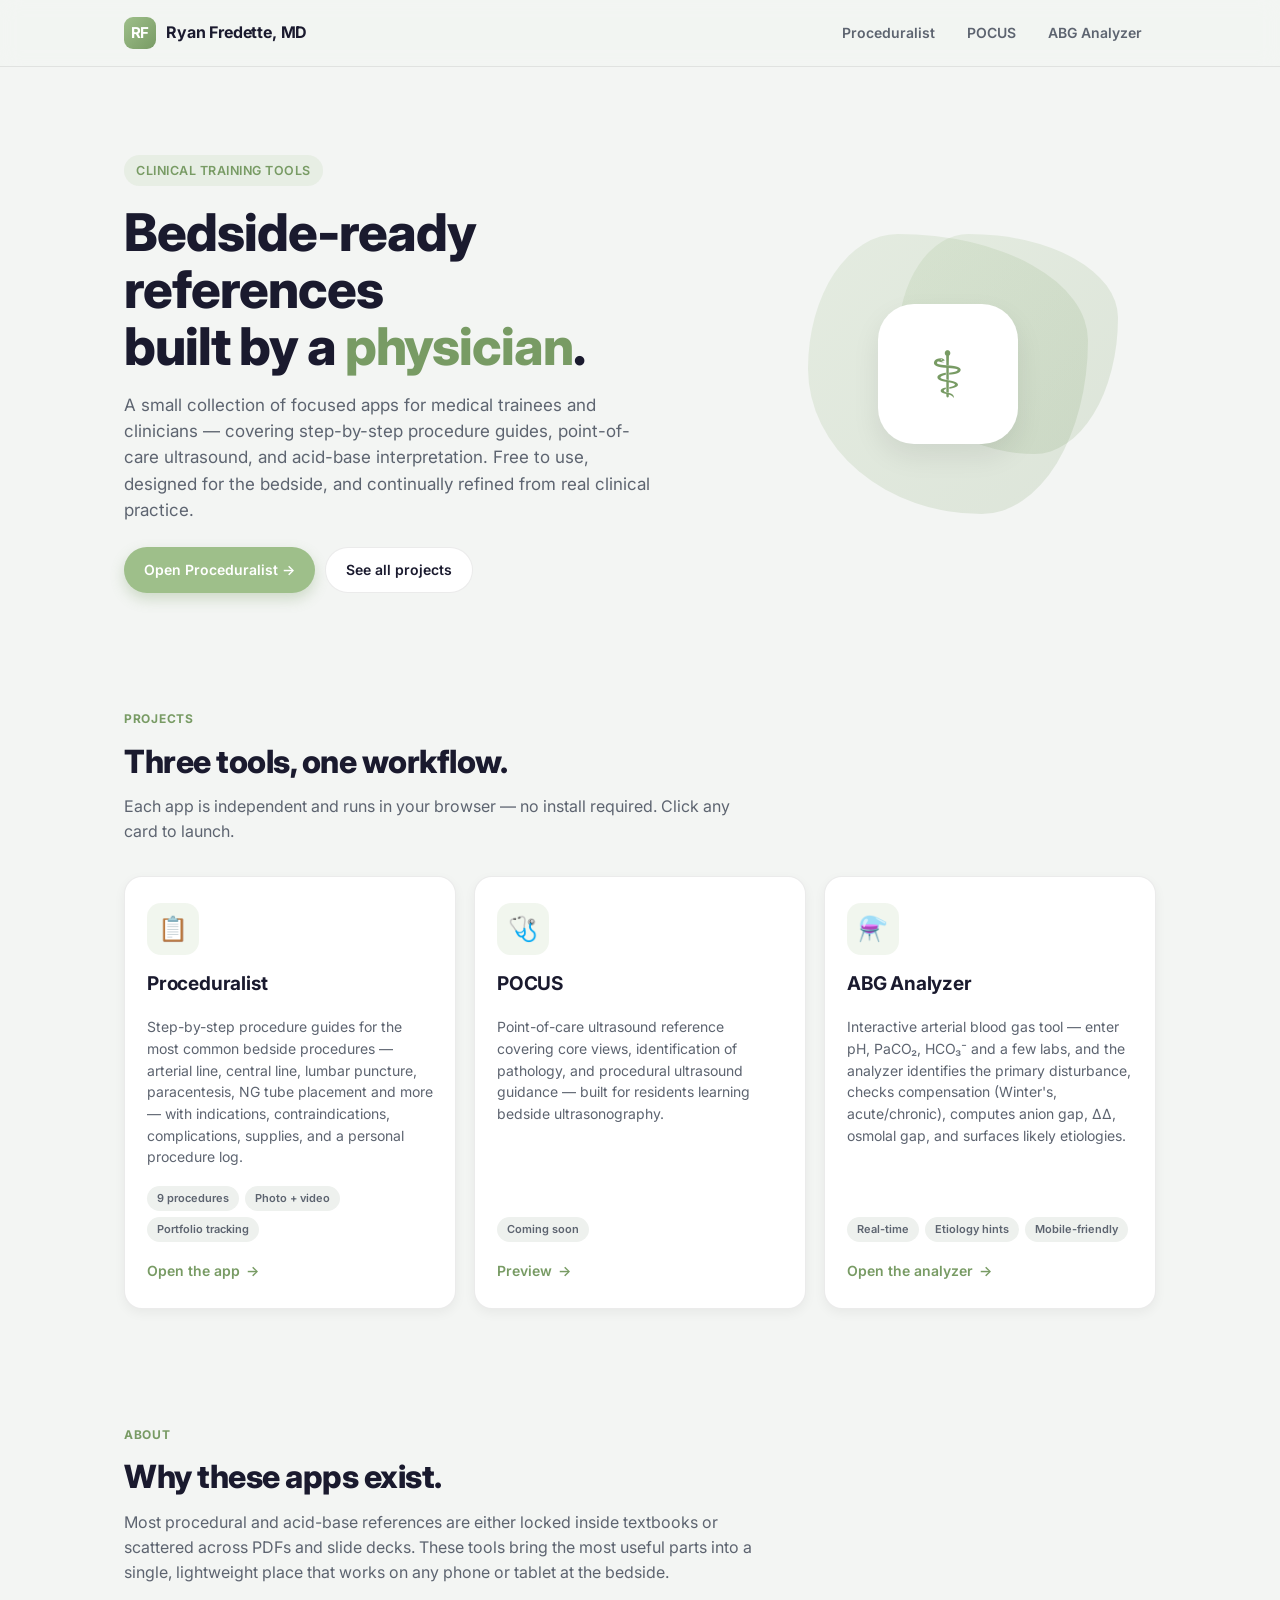
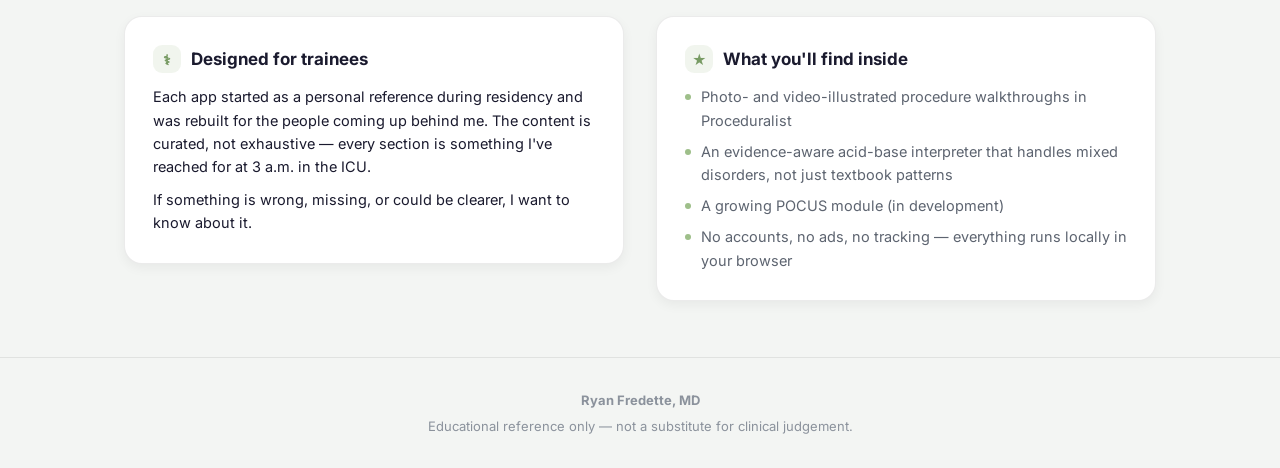
==== index.html @ 1fc88ab7 "initial site" ====
<!DOCTYPE html>
<html lang="en">
<head>
  <meta charset="UTF-8" />
  <meta name="viewport" content="width=device-width, initial-scale=1.0, viewport-fit=cover" />
  <meta name="description" content="Ryan Fredette, MD — clinical tools and apps for medical training, including Proceduralist, POCUS, and an interactive acid-base analyzer." />
  <meta name="theme-color" content="#9ebf8a" />
  <title>Ryan Fredette, MD — Clinical Tools</title>

  <link rel="preconnect" href="https://fonts.googleapis.com" />
  <link rel="preconnect" href="https://fonts.gstatic.com" crossorigin />
  <link href="https://fonts.googleapis.com/css2?family=Inter:wght@400;500;600;700;800&display=swap" rel="stylesheet" />

  <style>
    :root {
      --sage: rgb(158, 191, 138);
      --sage-light: rgba(158, 191, 138, 0.15);
      --sage-dark: rgb(120, 155, 100);
      --bg: #f3f5f3;
      --bg-card: #ffffff;
      --bg-pill: #eef1ee;
      --text: #1a1a2e;
      --text-secondary: #5d6470;
      --text-muted: #8b929c;
      --border: rgba(0, 0, 0, 0.08);
      --shadow: 0 4px 12px rgba(0, 0, 0, 0.05);
      --shadow-lg: 0 12px 28px rgba(0, 0, 0, 0.08);
      --shadow-hover: 0 16px 32px rgba(120, 155, 100, 0.18);
      --radius: 18px;
    }
    @media (prefers-color-scheme: dark) {
      :root:not([data-theme="light"]) {
        --bg: #0f1115;
        --bg-card: #181c22;
        --bg-pill: #232830;
        --text: #f3f4f6;
        --text-secondary: #b3b9c4;
        --text-muted: #7a818c;
        --border: rgba(255, 255, 255, 0.08);
        --shadow: 0 4px 12px rgba(0, 0, 0, 0.3);
        --shadow-lg: 0 12px 28px rgba(0, 0, 0, 0.5);
        --shadow-hover: 0 16px 32px rgba(158, 191, 138, 0.18);
      }
    }
    * { box-sizing: border-box; margin: 0; padding: 0; -webkit-tap-highlight-color: transparent; }
    html, body { background: var(--bg); color: var(--text); }
    body {
      font-family: 'Inter', -apple-system, BlinkMacSystemFont, "Segoe UI", Roboto, Helvetica, Arial, sans-serif;
      line-height: 1.55;
      min-height: 100vh;
      -webkit-font-smoothing: antialiased;
    }
    a { color: inherit; text-decoration: none; }

    /* ============ Top nav ============ */
    .nav-bar {
      position: sticky; top: 0; z-index: 50;
      background: rgba(243, 245, 243, 0.85);
      -webkit-backdrop-filter: saturate(160%) blur(10px);
      backdrop-filter: saturate(160%) blur(10px);
      border-bottom: 1px solid var(--border);
    }
    @media (prefers-color-scheme: dark) {
      :root:not([data-theme="light"]) .nav-bar { background: rgba(15,17,21,0.85); }
    }
    .nav-inner {
      max-width: 1080px; margin: 0 auto;
      padding: 14px 24px;
      display: flex; align-items: center; gap: 18px;
    }
    .nav-brand { display: flex; align-items: center; gap: 10px; font-weight: 700; font-size: 16px; letter-spacing: -0.01em; }
    .nav-brand-logo {
      width: 32px; height: 32px;
      border-radius: 9px;
      background: linear-gradient(135deg, var(--sage), var(--sage-dark));
      color: white;
      display: grid; place-items: center;
      font-weight: 700; font-size: 15px;
    }
    .nav-links { margin-left: auto; display: flex; gap: 4px; }
    .nav-links a {
      padding: 8px 14px;
      border-radius: 999px;
      font-size: 14px;
      font-weight: 600;
      color: var(--text-secondary);
      transition: background .15s, color .15s;
    }
    .nav-links a:hover { background: var(--sage-light); color: var(--sage-dark); }
    @media (max-width: 560px) {
      .nav-links a { padding: 6px 10px; font-size: 13px; }
    }

    /* ============ Hero ============ */
    .hero {
      max-width: 1080px;
      margin: 0 auto;
      padding: 64px 24px 32px;
      display: grid;
      grid-template-columns: 1fr;
      gap: 32px;
    }
    @media (min-width: 800px) {
      .hero { grid-template-columns: 1.4fr 1fr; align-items: center; padding: 88px 24px 56px; }
    }
    .hero-tag {
      display: inline-block;
      font-size: 12.5px;
      font-weight: 600;
      letter-spacing: 0.04em;
      text-transform: uppercase;
      color: var(--sage-dark);
      background: var(--sage-light);
      padding: 6px 12px;
      border-radius: 999px;
      margin-bottom: 18px;
    }
    .hero h1 {
      font-size: clamp(32px, 5.5vw, 52px);
      font-weight: 800;
      letter-spacing: -0.02em;
      line-height: 1.1;
      margin-bottom: 16px;
    }
    .hero h1 .accent { color: var(--sage-dark); }
    .hero p.lede {
      font-size: 17px;
      color: var(--text-secondary);
      max-width: 540px;
      margin-bottom: 24px;
    }
    .hero-cta { display: flex; gap: 10px; flex-wrap: wrap; }
    .btn-primary, .btn-secondary {
      display: inline-flex; align-items: center; gap: 8px;
      padding: 11px 20px;
      border-radius: 999px;
      font-size: 14px;
      font-weight: 600;
      transition: all .15s;
      cursor: pointer;
      border: none;
      font-family: inherit;
    }
    .btn-primary {
      background: var(--sage); color: white;
      box-shadow: 0 6px 14px rgba(120, 155, 100, 0.3);
    }
    .btn-primary:hover { background: var(--sage-dark); transform: translateY(-1px); }
    .btn-secondary {
      background: var(--bg-card);
      color: var(--text);
      border: 1px solid var(--border);
    }
    .btn-secondary:hover { background: var(--bg-pill); }

    .hero-visual {
      position: relative;
      display: grid;
      place-items: center;
      min-height: 280px;
    }
    .hero-shape {
      width: 280px; height: 280px;
      border-radius: 32% 68% 38% 62% / 48% 38% 62% 52%;
      background: linear-gradient(135deg, var(--sage), var(--sage-dark));
      opacity: 0.18;
      position: absolute;
      animation: blob 12s ease-in-out infinite alternate;
    }
    .hero-shape.b {
      width: 220px; height: 220px;
      transform: translate(60px, -30px);
      animation-duration: 16s;
      animation-direction: alternate-reverse;
    }
    @keyframes blob {
      from { border-radius: 32% 68% 38% 62% / 48% 38% 62% 52%; }
      to   { border-radius: 60% 40% 70% 30% / 30% 60% 40% 70%; }
    }
    .hero-emblem {
      position: relative;
      width: 140px; height: 140px;
      border-radius: 36px;
      background: var(--bg-card);
      box-shadow: var(--shadow-lg);
      display: grid; place-items: center;
      font-size: 64px;
      color: var(--sage-dark);
    }

    /* ============ Section ============ */
    section {
      max-width: 1080px;
      margin: 0 auto;
      padding: 56px 24px;
    }
    .section-eyebrow {
      display: inline-block;
      font-size: 12px;
      font-weight: 700;
      letter-spacing: 0.06em;
      text-transform: uppercase;
      color: var(--sage-dark);
      margin-bottom: 8px;
    }
    .section-title {
      font-size: clamp(24px, 3.5vw, 32px);
      font-weight: 800;
      letter-spacing: -0.015em;
      margin-bottom: 8px;
    }
    .section-subtitle {
      font-size: 16px;
      color: var(--text-secondary);
      max-width: 640px;
      margin-bottom: 32px;
    }

    /* ============ Project cards ============ */
    .project-grid {
      display: grid;
      grid-template-columns: 1fr;
      gap: 18px;
    }
    @media (min-width: 720px) {
      .project-grid { grid-template-columns: repeat(3, 1fr); }
    }

    .project-card {
      background: var(--bg-card);
      border: 1px solid var(--border);
      border-radius: var(--radius);
      padding: 26px 22px;
      box-shadow: var(--shadow);
      display: flex; flex-direction: column;
      gap: 14px;
      transition: transform .2s, box-shadow .2s, border-color .2s;
      position: relative;
      overflow: hidden;
    }
    .project-card::before {
      content: "";
      position: absolute;
      inset: 0;
      background: linear-gradient(135deg, var(--sage-light), transparent 40%);
      opacity: 0;
      transition: opacity .2s;
      pointer-events: none;
    }
    .project-card:hover {
      transform: translateY(-3px);
      box-shadow: var(--shadow-hover);
      border-color: var(--sage);
    }
    .project-card:hover::before { opacity: 1; }

    .project-icon {
      width: 52px; height: 52px;
      border-radius: 14px;
      background: var(--sage-light);
      color: var(--sage-dark);
      display: grid; place-items: center;
      font-size: 24px;
      flex-shrink: 0;
    }
    .project-card h3 {
      font-size: 19px; font-weight: 700;
      letter-spacing: -0.01em;
      margin-bottom: 4px;
    }
    .project-card p {
      font-size: 14px;
      color: var(--text-secondary);
      flex: 1;
      line-height: 1.55;
    }
    .project-meta {
      display: flex; flex-wrap: wrap; gap: 6px;
      margin-top: 4px;
    }
    .meta-pill {
      font-size: 11px;
      font-weight: 600;
      color: var(--text-secondary);
      background: var(--bg-pill);
      padding: 4px 10px;
      border-radius: 999px;
    }
    .project-cta {
      display: inline-flex; align-items: center; gap: 6px;
      font-size: 14px; font-weight: 600;
      color: var(--sage-dark);
      margin-top: 4px;
    }
    .project-card .arrow { transition: transform .2s; }
    .project-card:hover .arrow { transform: translateX(4px); }
    .project-card.disabled .project-cta { color: var(--text-muted); }
    .project-card.disabled:hover { transform: none; }

    /* ============ About ============ */
    .about {
      display: grid;
      grid-template-columns: 1fr;
      gap: 32px;
    }
    @media (min-width: 780px) {
      .about { grid-template-columns: 1fr 1fr; align-items: start; }
    }
    .about-card {
      background: var(--bg-card);
      border: 1px solid var(--border);
      border-radius: var(--radius);
      padding: 28px;
      box-shadow: var(--shadow);
    }
    .about-card h3 {
      font-size: 17px;
      font-weight: 700;
      margin-bottom: 12px;
      display: flex; align-items: center; gap: 10px;
    }
    .about-card h3 .ico {
      width: 28px; height: 28px;
      border-radius: 9px;
      background: var(--sage-light);
      color: var(--sage-dark);
      display: grid; place-items: center;
      font-size: 14px;
    }
    .about-card p, .about-card li {
      font-size: 14.5px;
      color: var(--text);
      line-height: 1.6;
    }
    .about-card p + p { margin-top: 10px; }
    .about-card ul { list-style: none; padding: 0; display: flex; flex-direction: column; gap: 8px; margin-top: 4px; }
    .about-card li { display: flex; align-items: flex-start; gap: 10px; color: var(--text-secondary); }
    .about-card li::before {
      content: ""; width: 6px; height: 6px;
      background: var(--sage); border-radius: 50%;
      margin-top: 9px; flex-shrink: 0;
    }

    /* ============ Footer ============ */
    footer {
      border-top: 1px solid var(--border);
      padding: 32px 24px;
      text-align: center;
      font-size: 13px;
      color: var(--text-muted);
    }
    footer .footer-inner { max-width: 1080px; margin: 0 auto; }
    footer p + p { margin-top: 6px; }
  </style>
</head>
<body>
  <nav class="nav-bar">
    <div class="nav-inner">
      <div class="nav-brand">
        <div class="nav-brand-logo">RF</div>
        <span>Ryan Fredette, MD</span>
      </div>
      <div class="nav-links">
        <a href="proceduralist/index.html">Proceduralist</a>
        <a href="pocus/index.html">POCUS</a>
        <a href="abg/index.html">ABG Analyzer</a>
      </div>
    </div>
  </nav>

  <section class="hero">
    <div>
      <span class="hero-tag">Clinical training tools</span>
      <h1>Bedside-ready references<br/>built by a <span class="accent">physician</span>.</h1>
      <p class="lede">
        A small collection of focused apps for medical trainees and clinicians — covering step-by-step procedure guides, point-of-care ultrasound, and acid-base interpretation. Free to use, designed for the bedside, and continually refined from real clinical practice.
      </p>
      <div class="hero-cta">
        <a class="btn-primary" href="proceduralist/index.html">Open Proceduralist →</a>
        <a class="btn-secondary" href="#projects">See all projects</a>
      </div>
    </div>
    <div class="hero-visual" aria-hidden="true">
      <div class="hero-shape"></div>
      <div class="hero-shape b"></div>
      <div class="hero-emblem">⚕</div>
    </div>
  </section>

  <section id="projects">
    <span class="section-eyebrow">Projects</span>
    <h2 class="section-title">Three tools, one workflow.</h2>
    <p class="section-subtitle">
      Each app is independent and runs in your browser — no install required. Click any card to launch.
    </p>

    <div class="project-grid">
      <a class="project-card" href="proceduralist/index.html">
        <div class="project-icon">📋</div>
        <h3>Proceduralist</h3>
        <p>Step-by-step procedure guides for the most common bedside procedures — arterial line, central line, lumbar puncture, paracentesis, NG tube placement and more — with indications, contraindications, complications, supplies, and a personal procedure log.</p>
        <div class="project-meta">
          <span class="meta-pill">9 procedures</span>
          <span class="meta-pill">Photo + video</span>
          <span class="meta-pill">Portfolio tracking</span>
        </div>
        <span class="project-cta">Open the app <span class="arrow">→</span></span>
      </a>

      <a class="project-card" href="pocus/index.html">
        <div class="project-icon">🩺</div>
        <h3>POCUS</h3>
        <p>Point-of-care ultrasound reference covering core views, identification of pathology, and procedural ultrasound guidance — built for residents learning bedside ultrasonography.</p>
        <div class="project-meta">
          <span class="meta-pill">Coming soon</span>
        </div>
        <span class="project-cta">Preview <span class="arrow">→</span></span>
      </a>

      <a class="project-card" href="abg/index.html">
        <div class="project-icon">⚗️</div>
        <h3>ABG Analyzer</h3>
        <p>Interactive arterial blood gas tool — enter pH, PaCO₂, HCO₃⁻ and a few labs, and the analyzer identifies the primary disturbance, checks compensation (Winter's, acute/chronic), computes anion gap, ΔΔ, osmolal gap, and surfaces likely etiologies.</p>
        <div class="project-meta">
          <span class="meta-pill">Real-time</span>
          <span class="meta-pill">Etiology hints</span>
          <span class="meta-pill">Mobile-friendly</span>
        </div>
        <span class="project-cta">Open the analyzer <span class="arrow">→</span></span>
      </a>
    </div>
  </section>

  <section>
    <span class="section-eyebrow">About</span>
    <h2 class="section-title">Why these apps exist.</h2>
    <p class="section-subtitle">
      Most procedural and acid-base references are either locked inside textbooks or scattered across PDFs and slide decks. These tools bring the most useful parts into a single, lightweight place that works on any phone or tablet at the bedside.
    </p>

    <div class="about">
      <div class="about-card">
        <h3><span class="ico">⚕</span> Designed for trainees</h3>
        <p>
          Each app started as a personal reference during residency and was rebuilt for the people coming up behind me. The content is curated, not exhaustive — every section is something I've reached for at 3 a.m. in the ICU.
        </p>
        <p>
          If something is wrong, missing, or could be clearer, I want to know about it.
        </p>
      </div>

      <div class="about-card">
        <h3><span class="ico">★</span> What you'll find inside</h3>
        <ul>
          <li>Photo- and video-illustrated procedure walkthroughs in Proceduralist</li>
          <li>An evidence-aware acid-base interpreter that handles mixed disorders, not just textbook patterns</li>
          <li>A growing POCUS module (in development)</li>
          <li>No accounts, no ads, no tracking — everything runs locally in your browser</li>
        </ul>
      </div>
    </div>
  </section>

  <footer>
    <div class="footer-inner">
      <p><strong>Ryan Fredette, MD</strong></p>
      <p>Educational reference only — not a substitute for clinical judgement.</p>
    </div>
  </footer>
</body>
</html>
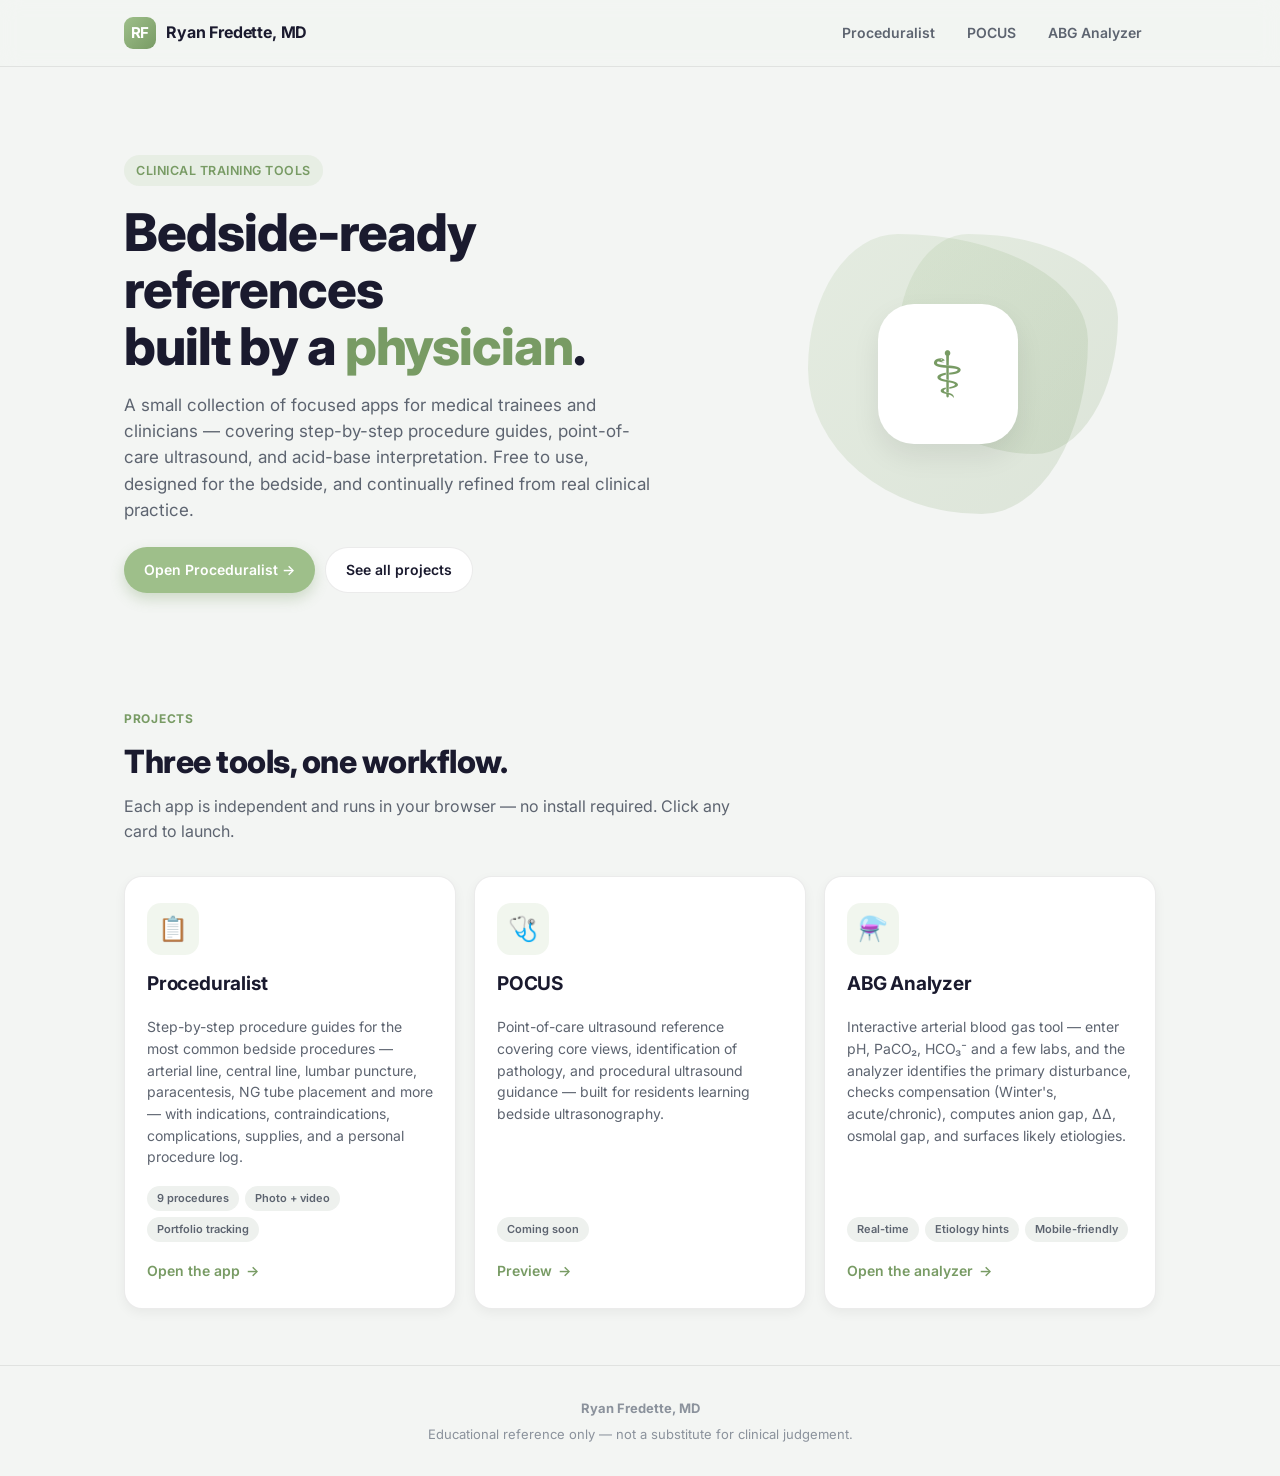
==== commit 5e2e6ece: "Update index.html" ====
--- a/index.html
+++ b/index.html
@@ -431,36 +431,6 @@
     </div>
   </section>
 
-  <section>
-    <span class="section-eyebrow">About</span>
-    <h2 class="section-title">Why these apps exist.</h2>
-    <p class="section-subtitle">
-      Most procedural and acid-base references are either locked inside textbooks or scattered across PDFs and slide decks. These tools bring the most useful parts into a single, lightweight place that works on any phone or tablet at the bedside.
-    </p>
-
-    <div class="about">
-      <div class="about-card">
-        <h3><span class="ico">⚕</span> Designed for trainees</h3>
-        <p>
-          Each app started as a personal reference during residency and was rebuilt for the people coming up behind me. The content is curated, not exhaustive — every section is something I've reached for at 3 a.m. in the ICU.
-        </p>
-        <p>
-          If something is wrong, missing, or could be clearer, I want to know about it.
-        </p>
-      </div>
-
-      <div class="about-card">
-        <h3><span class="ico">★</span> What you'll find inside</h3>
-        <ul>
-          <li>Photo- and video-illustrated procedure walkthroughs in Proceduralist</li>
-          <li>An evidence-aware acid-base interpreter that handles mixed disorders, not just textbook patterns</li>
-          <li>A growing POCUS module (in development)</li>
-          <li>No accounts, no ads, no tracking — everything runs locally in your browser</li>
-        </ul>
-      </div>
-    </div>
-  </section>
-
   <footer>
     <div class="footer-inner">
       <p><strong>Ryan Fredette, MD</strong></p>
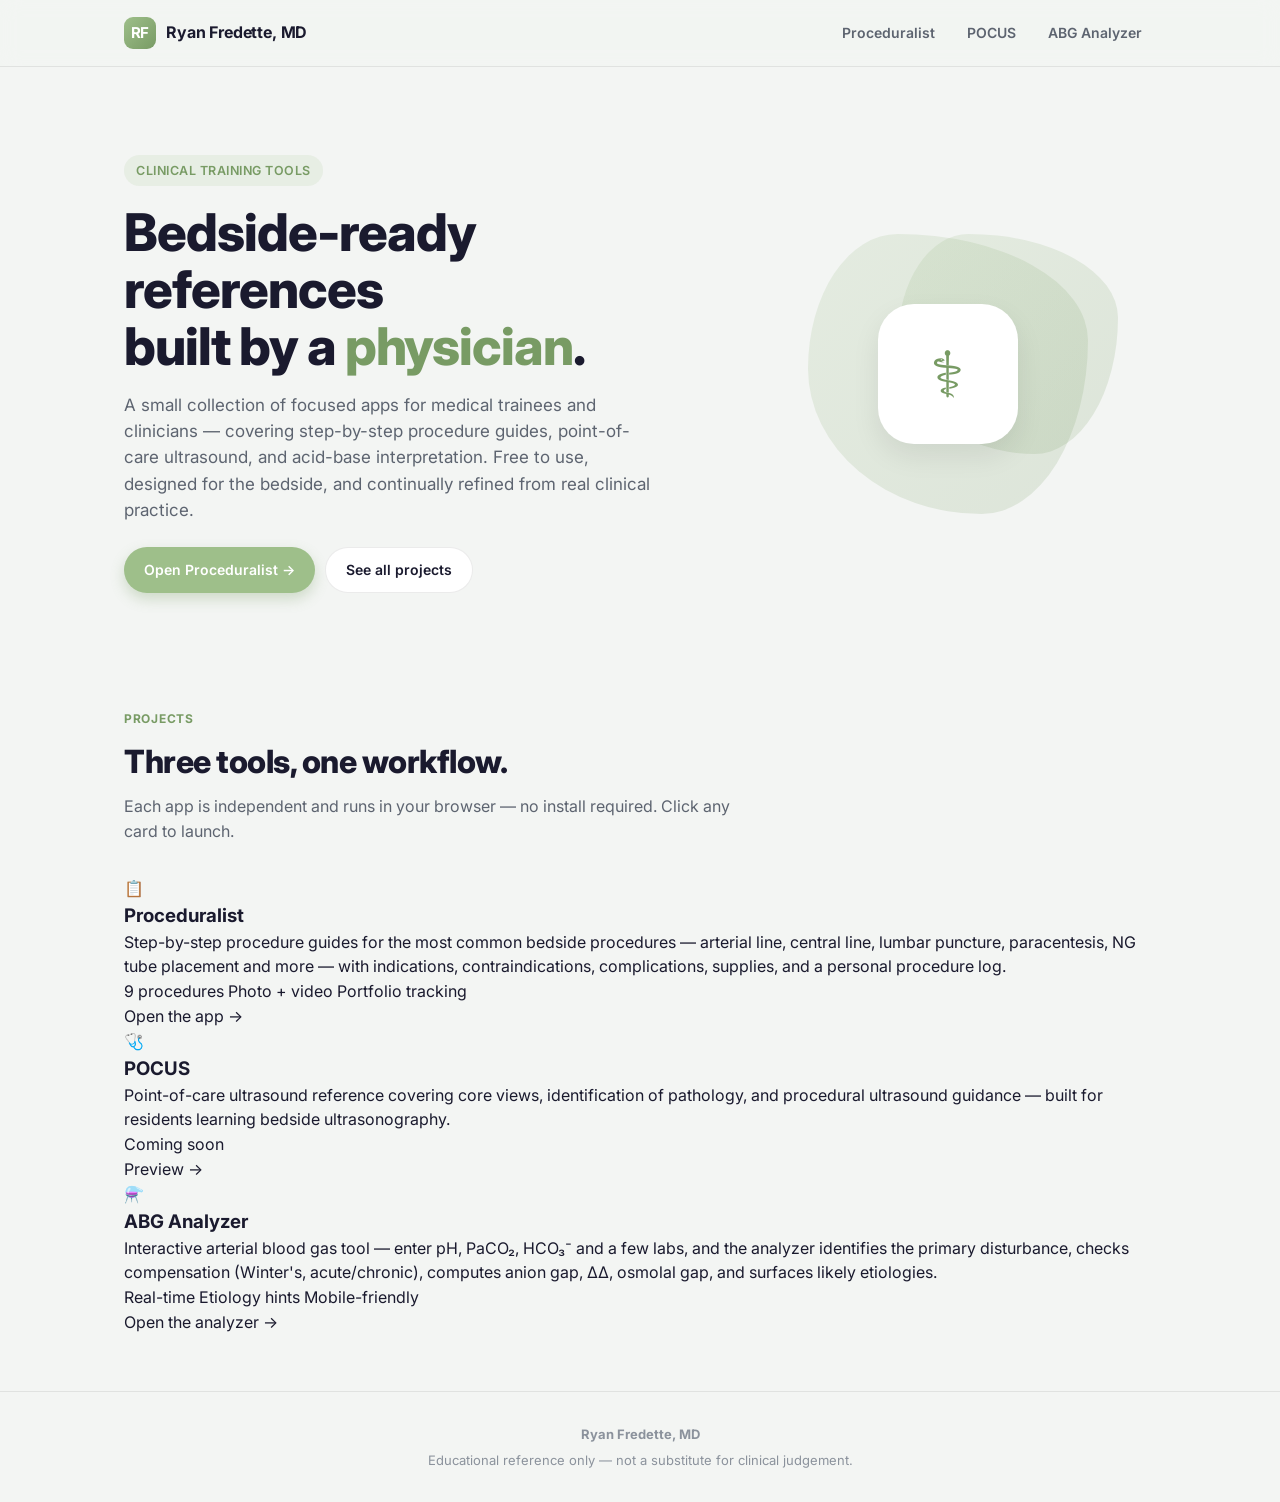
==== commit 092869bd: "Update index.html" ====
--- a/index.html
+++ b/index.html
@@ -216,131 +216,6 @@
       margin-bottom: 32px;
     }
 
-    /* ============ Project cards ============ */
-    .project-grid {
-      display: grid;
-      grid-template-columns: 1fr;
-      gap: 18px;
-    }
-    @media (min-width: 720px) {
-      .project-grid { grid-template-columns: repeat(3, 1fr); }
-    }
-
-    .project-card {
-      background: var(--bg-card);
-      border: 1px solid var(--border);
-      border-radius: var(--radius);
-      padding: 26px 22px;
-      box-shadow: var(--shadow);
-      display: flex; flex-direction: column;
-      gap: 14px;
-      transition: transform .2s, box-shadow .2s, border-color .2s;
-      position: relative;
-      overflow: hidden;
-    }
-    .project-card::before {
-      content: "";
-      position: absolute;
-      inset: 0;
-      background: linear-gradient(135deg, var(--sage-light), transparent 40%);
-      opacity: 0;
-      transition: opacity .2s;
-      pointer-events: none;
-    }
-    .project-card:hover {
-      transform: translateY(-3px);
-      box-shadow: var(--shadow-hover);
-      border-color: var(--sage);
-    }
-    .project-card:hover::before { opacity: 1; }
-
-    .project-icon {
-      width: 52px; height: 52px;
-      border-radius: 14px;
-      background: var(--sage-light);
-      color: var(--sage-dark);
-      display: grid; place-items: center;
-      font-size: 24px;
-      flex-shrink: 0;
-    }
-    .project-card h3 {
-      font-size: 19px; font-weight: 700;
-      letter-spacing: -0.01em;
-      margin-bottom: 4px;
-    }
-    .project-card p {
-      font-size: 14px;
-      color: var(--text-secondary);
-      flex: 1;
-      line-height: 1.55;
-    }
-    .project-meta {
-      display: flex; flex-wrap: wrap; gap: 6px;
-      margin-top: 4px;
-    }
-    .meta-pill {
-      font-size: 11px;
-      font-weight: 600;
-      color: var(--text-secondary);
-      background: var(--bg-pill);
-      padding: 4px 10px;
-      border-radius: 999px;
-    }
-    .project-cta {
-      display: inline-flex; align-items: center; gap: 6px;
-      font-size: 14px; font-weight: 600;
-      color: var(--sage-dark);
-      margin-top: 4px;
-    }
-    .project-card .arrow { transition: transform .2s; }
-    .project-card:hover .arrow { transform: translateX(4px); }
-    .project-card.disabled .project-cta { color: var(--text-muted); }
-    .project-card.disabled:hover { transform: none; }
-
-    /* ============ About ============ */
-    .about {
-      display: grid;
-      grid-template-columns: 1fr;
-      gap: 32px;
-    }
-    @media (min-width: 780px) {
-      .about { grid-template-columns: 1fr 1fr; align-items: start; }
-    }
-    .about-card {
-      background: var(--bg-card);
-      border: 1px solid var(--border);
-      border-radius: var(--radius);
-      padding: 28px;
-      box-shadow: var(--shadow);
-    }
-    .about-card h3 {
-      font-size: 17px;
-      font-weight: 700;
-      margin-bottom: 12px;
-      display: flex; align-items: center; gap: 10px;
-    }
-    .about-card h3 .ico {
-      width: 28px; height: 28px;
-      border-radius: 9px;
-      background: var(--sage-light);
-      color: var(--sage-dark);
-      display: grid; place-items: center;
-      font-size: 14px;
-    }
-    .about-card p, .about-card li {
-      font-size: 14.5px;
-      color: var(--text);
-      line-height: 1.6;
-    }
-    .about-card p + p { margin-top: 10px; }
-    .about-card ul { list-style: none; padding: 0; display: flex; flex-direction: column; gap: 8px; margin-top: 4px; }
-    .about-card li { display: flex; align-items: flex-start; gap: 10px; color: var(--text-secondary); }
-    .about-card li::before {
-      content: ""; width: 6px; height: 6px;
-      background: var(--sage); border-radius: 50%;
-      margin-top: 9px; flex-shrink: 0;
-    }
-
     /* ============ Footer ============ */
     footer {
       border-top: 1px solid var(--border);
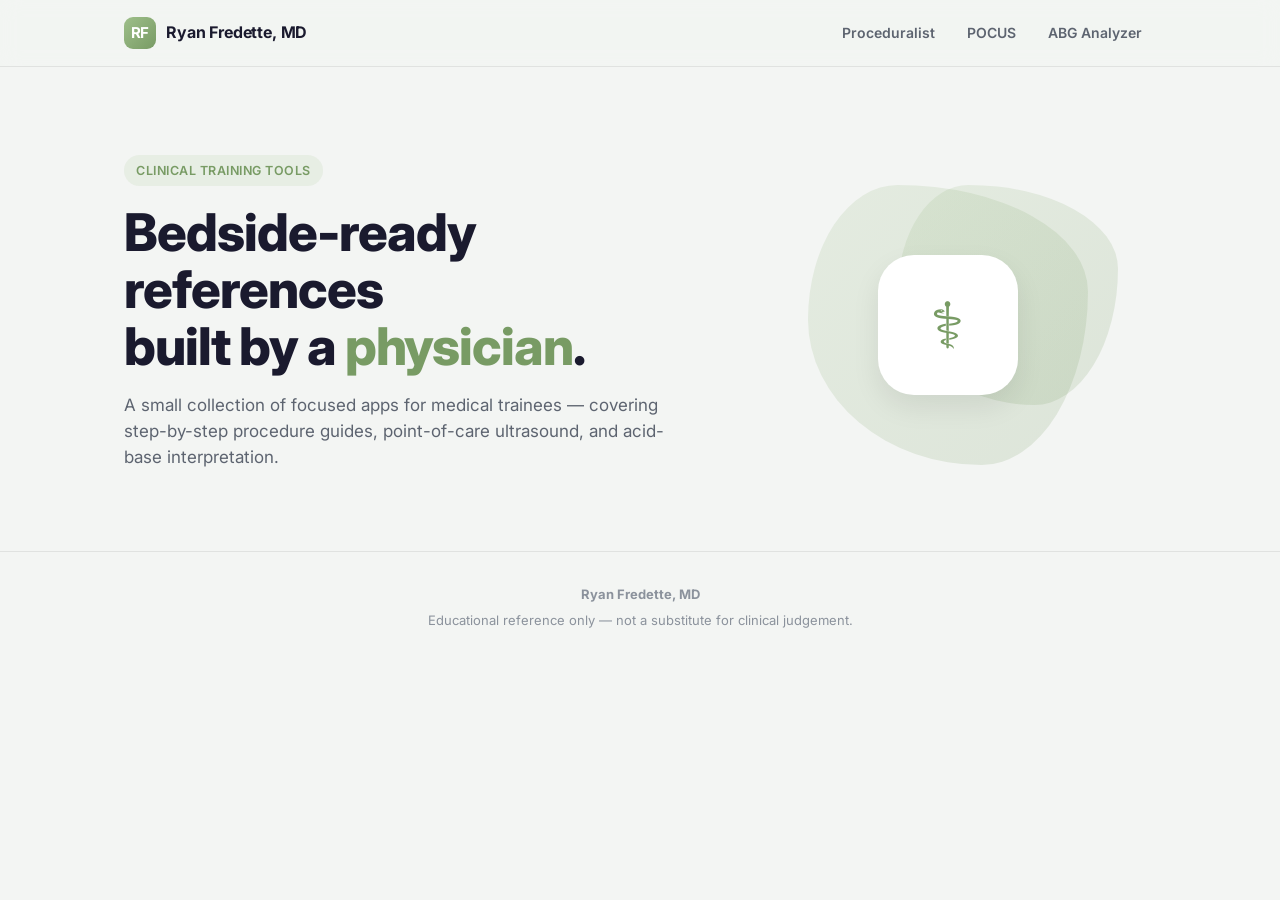
==== commit f98ae696: "Update index.html" ====
--- a/index.html
+++ b/index.html
@@ -248,12 +248,8 @@
       <span class="hero-tag">Clinical training tools</span>
       <h1>Bedside-ready references<br/>built by a <span class="accent">physician</span>.</h1>
       <p class="lede">
-        A small collection of focused apps for medical trainees and clinicians — covering step-by-step procedure guides, point-of-care ultrasound, and acid-base interpretation. Free to use, designed for the bedside, and continually refined from real clinical practice.
+        A small collection of focused apps for medical trainees — covering step-by-step procedure guides, point-of-care ultrasound, and acid-base interpretation.
       </p>
-      <div class="hero-cta">
-        <a class="btn-primary" href="proceduralist/index.html">Open Proceduralist →</a>
-        <a class="btn-secondary" href="#projects">See all projects</a>
-      </div>
     </div>
     <div class="hero-visual" aria-hidden="true">
       <div class="hero-shape"></div>
@@ -262,50 +258,6 @@
     </div>
   </section>
 
-  <section id="projects">
-    <span class="section-eyebrow">Projects</span>
-    <h2 class="section-title">Three tools, one workflow.</h2>
-    <p class="section-subtitle">
-      Each app is independent and runs in your browser — no install required. Click any card to launch.
-    </p>
-
-    <div class="project-grid">
-      <a class="project-card" href="proceduralist/index.html">
-        <div class="project-icon">📋</div>
-        <h3>Proceduralist</h3>
-        <p>Step-by-step procedure guides for the most common bedside procedures — arterial line, central line, lumbar puncture, paracentesis, NG tube placement and more — with indications, contraindications, complications, supplies, and a personal procedure log.</p>
-        <div class="project-meta">
-          <span class="meta-pill">9 procedures</span>
-          <span class="meta-pill">Photo + video</span>
-          <span class="meta-pill">Portfolio tracking</span>
-        </div>
-        <span class="project-cta">Open the app <span class="arrow">→</span></span>
-      </a>
-
-      <a class="project-card" href="pocus/index.html">
-        <div class="project-icon">🩺</div>
-        <h3>POCUS</h3>
-        <p>Point-of-care ultrasound reference covering core views, identification of pathology, and procedural ultrasound guidance — built for residents learning bedside ultrasonography.</p>
-        <div class="project-meta">
-          <span class="meta-pill">Coming soon</span>
-        </div>
-        <span class="project-cta">Preview <span class="arrow">→</span></span>
-      </a>
-
-      <a class="project-card" href="abg/index.html">
-        <div class="project-icon">⚗️</div>
-        <h3>ABG Analyzer</h3>
-        <p>Interactive arterial blood gas tool — enter pH, PaCO₂, HCO₃⁻ and a few labs, and the analyzer identifies the primary disturbance, checks compensation (Winter's, acute/chronic), computes anion gap, ΔΔ, osmolal gap, and surfaces likely etiologies.</p>
-        <div class="project-meta">
-          <span class="meta-pill">Real-time</span>
-          <span class="meta-pill">Etiology hints</span>
-          <span class="meta-pill">Mobile-friendly</span>
-        </div>
-        <span class="project-cta">Open the analyzer <span class="arrow">→</span></span>
-      </a>
-    </div>
-  </section>
-
   <footer>
     <div class="footer-inner">
       <p><strong>Ryan Fredette, MD</strong></p>
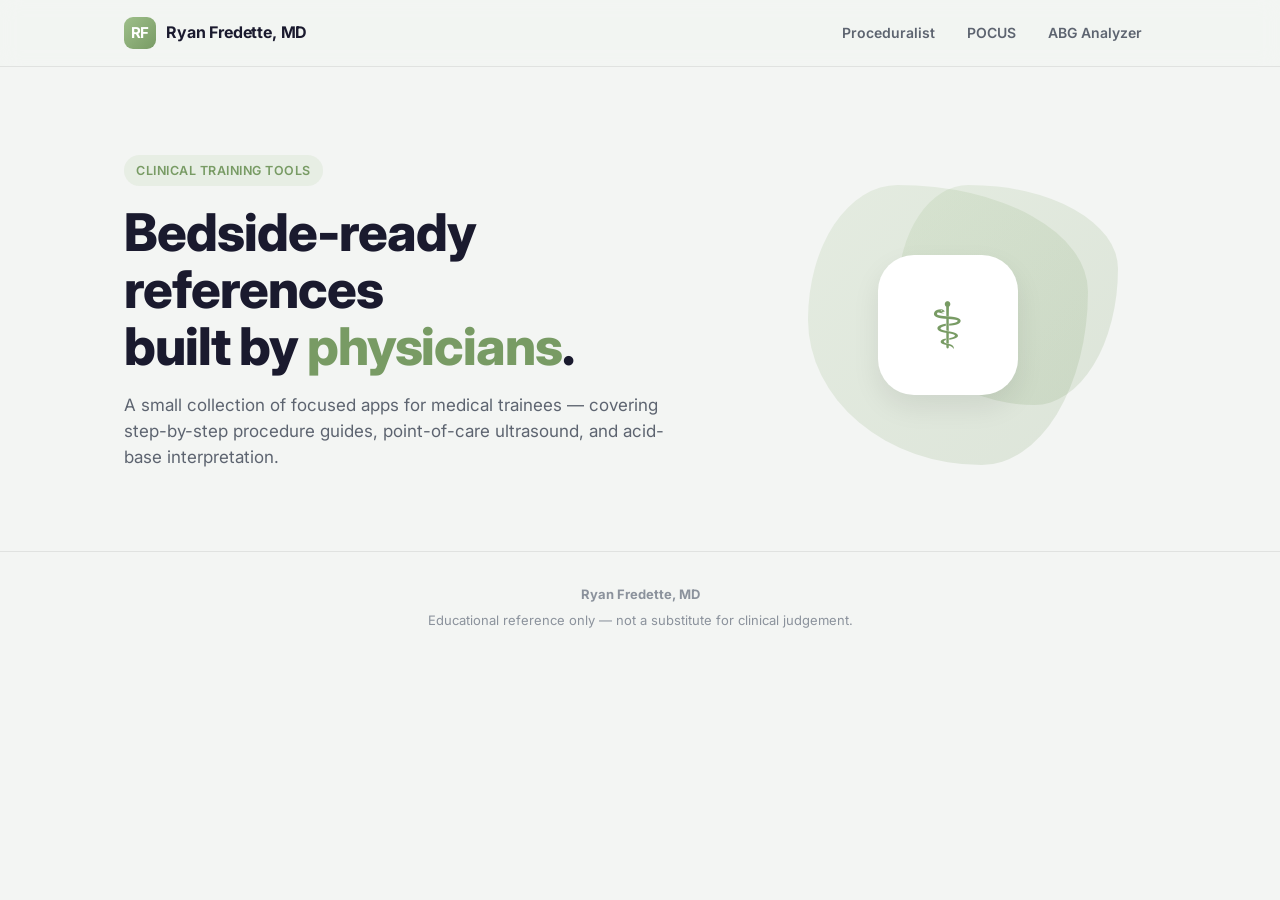
==== commit 3b7627d2: "Update index.html" ====
--- a/index.html
+++ b/index.html
@@ -246,7 +246,7 @@
   <section class="hero">
     <div>
       <span class="hero-tag">Clinical training tools</span>
-      <h1>Bedside-ready references<br/>built by a <span class="accent">physician</span>.</h1>
+      <h1>Bedside-ready references<br/>built by <span class="accent">physicians</span>.</h1>
       <p class="lede">
         A small collection of focused apps for medical trainees — covering step-by-step procedure guides, point-of-care ultrasound, and acid-base interpretation.
       </p>
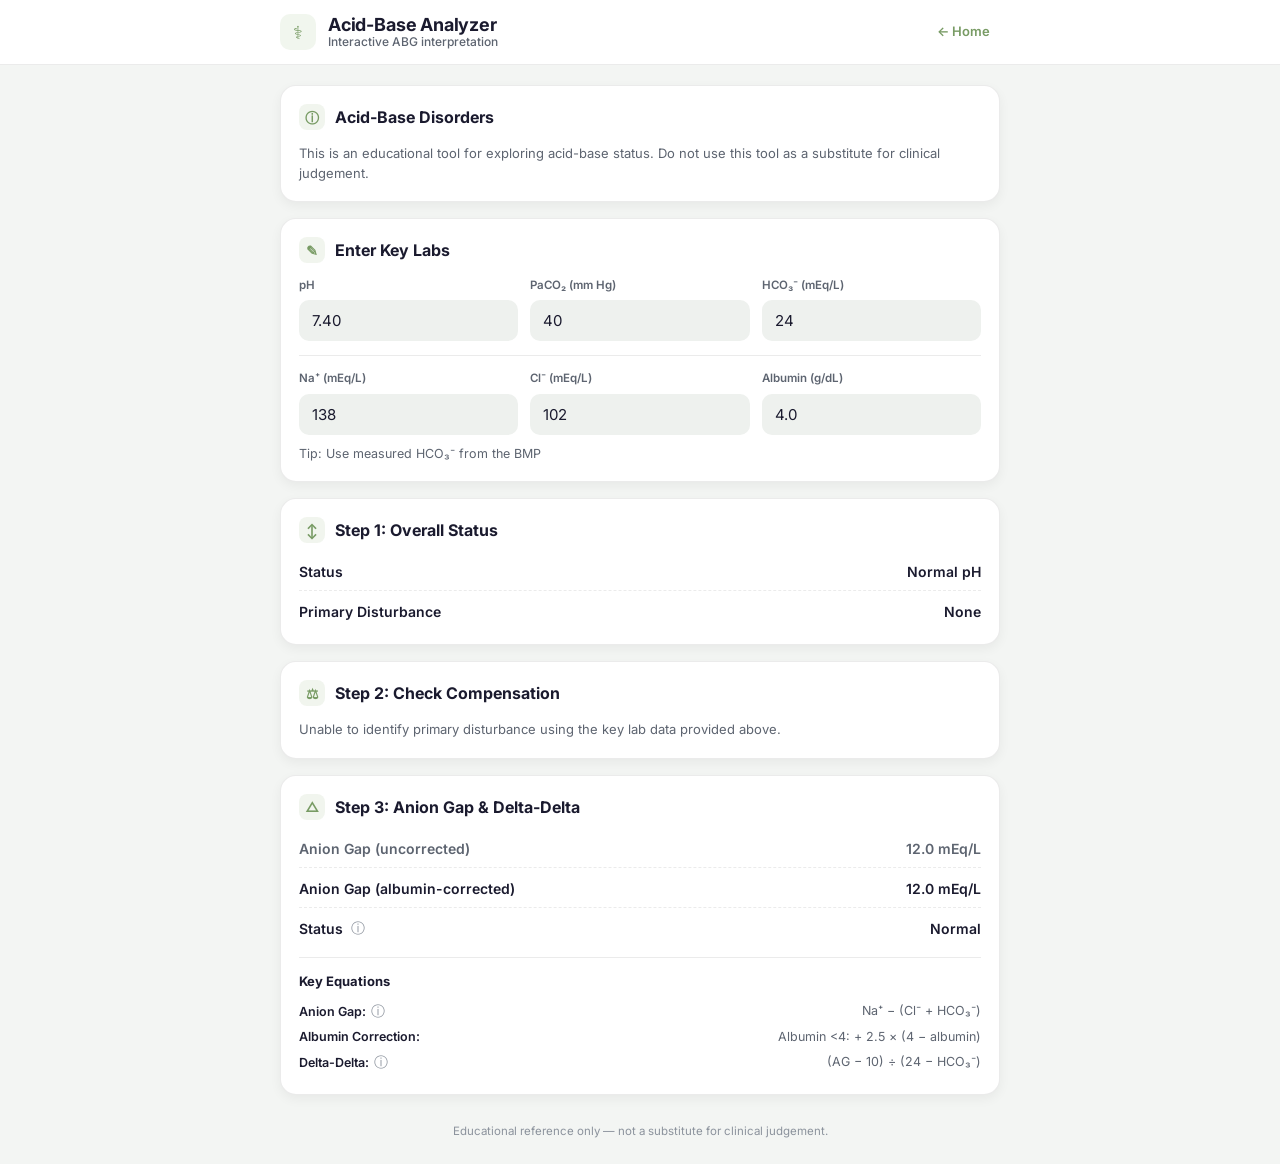
==== commit 2c4c5971: "Add files via upload" ====
--- a/index.html
+++ b/index.html
@@ -3,19 +3,23 @@
 <head>
   <meta charset="UTF-8" />
   <meta name="viewport" content="width=device-width, initial-scale=1.0, viewport-fit=cover" />
-  <meta name="description" content="Ryan Fredette, MD — clinical tools and apps for medical training, including Proceduralist, POCUS, and an interactive acid-base analyzer." />
+  <meta name="description" content="Interactive acid-base / arterial blood gas (ABG) analyzer — identify primary disturbances, compensation, anion gap, delta-delta, and likely etiologies." />
   <meta name="theme-color" content="#9ebf8a" />
-  <title>Ryan Fredette, MD — Clinical Tools</title>
+  <title>Acid-Base Analyzer</title>
 
   <link rel="preconnect" href="https://fonts.googleapis.com" />
   <link rel="preconnect" href="https://fonts.gstatic.com" crossorigin />
-  <link href="https://fonts.googleapis.com/css2?family=Inter:wght@400;500;600;700;800&display=swap" rel="stylesheet" />
+  <link href="https://fonts.googleapis.com/css2?family=Inter:wght@400;500;600;700&display=swap" rel="stylesheet" />
 
   <style>
     :root {
       --sage: rgb(158, 191, 138);
       --sage-light: rgba(158, 191, 138, 0.15);
       --sage-dark: rgb(120, 155, 100);
+      --red: rgb(220, 80, 80);
+      --blue: rgb(80, 130, 220);
+      --green: rgb(80, 180, 120);
+      --orange: rgb(240, 160, 60);
       --bg: #f3f5f3;
       --bg-card: #ffffff;
       --bg-pill: #eef1ee;
@@ -24,245 +28,496 @@
       --text-muted: #8b929c;
       --border: rgba(0, 0, 0, 0.08);
       --shadow: 0 4px 12px rgba(0, 0, 0, 0.05);
-      --shadow-lg: 0 12px 28px rgba(0, 0, 0, 0.08);
-      --shadow-hover: 0 16px 32px rgba(120, 155, 100, 0.18);
-      --radius: 18px;
+      --shadow-lg: 0 10px 24px rgba(0, 0, 0, 0.08);
+      --radius: 16px;
+      --radius-sm: 10px;
     }
     @media (prefers-color-scheme: dark) {
       :root:not([data-theme="light"]) {
-        --bg: #0f1115;
-        --bg-card: #181c22;
-        --bg-pill: #232830;
-        --text: #f3f4f6;
-        --text-secondary: #b3b9c4;
-        --text-muted: #7a818c;
+        --bg: #0f1115; --bg-card: #181c22; --bg-pill: #232830;
+        --text: #f3f4f6; --text-secondary: #b3b9c4; --text-muted: #7a818c;
         --border: rgba(255, 255, 255, 0.08);
         --shadow: 0 4px 12px rgba(0, 0, 0, 0.3);
-        --shadow-lg: 0 12px 28px rgba(0, 0, 0, 0.5);
-        --shadow-hover: 0 16px 32px rgba(158, 191, 138, 0.18);
+        --shadow-lg: 0 10px 24px rgba(0, 0, 0, 0.5);
       }
     }
     * { box-sizing: border-box; margin: 0; padding: 0; -webkit-tap-highlight-color: transparent; }
     html, body { background: var(--bg); color: var(--text); }
-    body {
-      font-family: 'Inter', -apple-system, BlinkMacSystemFont, "Segoe UI", Roboto, Helvetica, Arial, sans-serif;
-      line-height: 1.55;
-      min-height: 100vh;
-      -webkit-font-smoothing: antialiased;
-    }
-    a { color: inherit; text-decoration: none; }
-
-    /* ============ Top nav ============ */
-    .nav-bar {
-      position: sticky; top: 0; z-index: 50;
-      background: rgba(243, 245, 243, 0.85);
-      -webkit-backdrop-filter: saturate(160%) blur(10px);
-      backdrop-filter: saturate(160%) blur(10px);
-      border-bottom: 1px solid var(--border);
-    }
-    @media (prefers-color-scheme: dark) {
-      :root:not([data-theme="light"]) .nav-bar { background: rgba(15,17,21,0.85); }
-    }
-    .nav-inner {
-      max-width: 1080px; margin: 0 auto;
-      padding: 14px 24px;
-      display: flex; align-items: center; gap: 18px;
-    }
-    .nav-brand { display: flex; align-items: center; gap: 10px; font-weight: 700; font-size: 16px; letter-spacing: -0.01em; }
-    .nav-brand-logo {
-      width: 32px; height: 32px;
-      border-radius: 9px;
-      background: linear-gradient(135deg, var(--sage), var(--sage-dark));
-      color: white;
-      display: grid; place-items: center;
-      font-weight: 700; font-size: 15px;
-    }
-    .nav-links { margin-left: auto; display: flex; gap: 4px; }
-    .nav-links a {
-      padding: 8px 14px;
-      border-radius: 999px;
-      font-size: 14px;
-      font-weight: 600;
-      color: var(--text-secondary);
-      transition: background .15s, color .15s;
-    }
-    .nav-links a:hover { background: var(--sage-light); color: var(--sage-dark); }
-    @media (max-width: 560px) {
-      .nav-links a { padding: 6px 10px; font-size: 13px; }
-    }
-
-    /* ============ Hero ============ */
-    .hero {
-      max-width: 1080px;
-      margin: 0 auto;
-      padding: 64px 24px 32px;
-      display: grid;
-      grid-template-columns: 1fr;
-      gap: 32px;
-    }
-    @media (min-width: 800px) {
-      .hero { grid-template-columns: 1.4fr 1fr; align-items: center; padding: 88px 24px 56px; }
-    }
-    .hero-tag {
-      display: inline-block;
-      font-size: 12.5px;
-      font-weight: 600;
-      letter-spacing: 0.04em;
-      text-transform: uppercase;
-      color: var(--sage-dark);
-      background: var(--sage-light);
-      padding: 6px 12px;
-      border-radius: 999px;
-      margin-bottom: 18px;
-    }
-    .hero h1 {
-      font-size: clamp(32px, 5.5vw, 52px);
-      font-weight: 800;
-      letter-spacing: -0.02em;
-      line-height: 1.1;
-      margin-bottom: 16px;
-    }
-    .hero h1 .accent { color: var(--sage-dark); }
-    .hero p.lede {
-      font-size: 17px;
-      color: var(--text-secondary);
-      max-width: 540px;
-      margin-bottom: 24px;
-    }
-    .hero-cta { display: flex; gap: 10px; flex-wrap: wrap; }
-    .btn-primary, .btn-secondary {
-      display: inline-flex; align-items: center; gap: 8px;
-      padding: 11px 20px;
-      border-radius: 999px;
-      font-size: 14px;
-      font-weight: 600;
-      transition: all .15s;
-      cursor: pointer;
-      border: none;
-      font-family: inherit;
-    }
-    .btn-primary {
-      background: var(--sage); color: white;
-      box-shadow: 0 6px 14px rgba(120, 155, 100, 0.3);
-    }
-    .btn-primary:hover { background: var(--sage-dark); transform: translateY(-1px); }
-    .btn-secondary {
-      background: var(--bg-card);
-      color: var(--text);
-      border: 1px solid var(--border);
-    }
-    .btn-secondary:hover { background: var(--bg-pill); }
-
-    .hero-visual {
-      position: relative;
-      display: grid;
-      place-items: center;
-      min-height: 280px;
-    }
-    .hero-shape {
-      width: 280px; height: 280px;
-      border-radius: 32% 68% 38% 62% / 48% 38% 62% 52%;
-      background: linear-gradient(135deg, var(--sage), var(--sage-dark));
-      opacity: 0.18;
-      position: absolute;
-      animation: blob 12s ease-in-out infinite alternate;
-    }
-    .hero-shape.b {
-      width: 220px; height: 220px;
-      transform: translate(60px, -30px);
-      animation-duration: 16s;
-      animation-direction: alternate-reverse;
-    }
-    @keyframes blob {
-      from { border-radius: 32% 68% 38% 62% / 48% 38% 62% 52%; }
-      to   { border-radius: 60% 40% 70% 30% / 30% 60% 40% 70%; }
-    }
-    .hero-emblem {
-      position: relative;
-      width: 140px; height: 140px;
-      border-radius: 36px;
-      background: var(--bg-card);
-      box-shadow: var(--shadow-lg);
-      display: grid; place-items: center;
-      font-size: 64px;
-      color: var(--sage-dark);
-    }
-
-    /* ============ Section ============ */
-    section {
-      max-width: 1080px;
-      margin: 0 auto;
-      padding: 56px 24px;
-    }
-    .section-eyebrow {
-      display: inline-block;
-      font-size: 12px;
-      font-weight: 700;
-      letter-spacing: 0.06em;
-      text-transform: uppercase;
-      color: var(--sage-dark);
-      margin-bottom: 8px;
-    }
-    .section-title {
-      font-size: clamp(24px, 3.5vw, 32px);
-      font-weight: 800;
-      letter-spacing: -0.015em;
-      margin-bottom: 8px;
-    }
-    .section-subtitle {
-      font-size: 16px;
-      color: var(--text-secondary);
-      max-width: 640px;
-      margin-bottom: 32px;
-    }
-
-    /* ============ Footer ============ */
-    footer {
-      border-top: 1px solid var(--border);
-      padding: 32px 24px;
-      text-align: center;
-      font-size: 13px;
-      color: var(--text-muted);
-    }
-    footer .footer-inner { max-width: 1080px; margin: 0 auto; }
-    footer p + p { margin-top: 6px; }
+    body { font-family: 'Inter', -apple-system, BlinkMacSystemFont, "Segoe UI", Roboto, Helvetica, Arial, sans-serif; line-height: 1.5; min-height: 100vh; -webkit-font-smoothing: antialiased; }
+
+    .app-header { position: sticky; top: 0; z-index: 50; background: var(--bg-card); border-bottom: 1px solid var(--border); backdrop-filter: saturate(150%) blur(8px); -webkit-backdrop-filter: saturate(150%) blur(8px); }
+    .header-inner { max-width: 760px; margin: 0 auto; padding: 14px 20px; display: flex; align-items: center; gap: 12px; }
+    .header-logo { width: 36px; height: 36px; border-radius: 10px; background: var(--sage-light); color: var(--sage-dark); display: grid; place-items: center; font-size: 18px; }
+    .header-title { display: flex; flex-direction: column; line-height: 1.15; flex: 1; }
+    .header-title h1 { font-size: 18px; font-weight: 700; letter-spacing: -0.01em; }
+    .header-title small { font-size: 12px; color: var(--text-secondary); font-weight: 500; }
+    .home-link { font-size: 13px; font-weight: 600; color: var(--sage-dark); text-decoration: none; padding: 6px 10px; border-radius: 8px; display: inline-flex; align-items: center; gap: 4px; }
+    .home-link:hover { background: var(--sage-light); }
+
+    main { max-width: 760px; margin: 0 auto; padding: 20px; display: flex; flex-direction: column; gap: 16px; }
+    .card { background: var(--bg-card); border: 1px solid var(--border); border-radius: var(--radius); box-shadow: var(--shadow); padding: 18px; }
+    .card-title { display: flex; align-items: center; gap: 10px; font-size: 16px; font-weight: 700; margin-bottom: 14px; }
+    .card-title .icon { width: 26px; height: 26px; border-radius: 8px; background: var(--sage-light); color: var(--sage-dark); display: grid; place-items: center; font-size: 14px; flex-shrink: 0; }
+    .card-subtle { font-size: 13px; color: var(--text-secondary); }
+
+    .field-grid { display: grid; grid-template-columns: repeat(3, minmax(0, 1fr)); gap: 12px; }
+    .field-grid.two { grid-template-columns: repeat(2, minmax(0, 1fr)); }
+    .field-grid.four { grid-template-columns: repeat(4, minmax(0, 1fr)); }
+    @media (max-width: 520px) { .field-grid, .field-grid.four { grid-template-columns: repeat(2, minmax(0, 1fr)); } }
+    .field { display: flex; flex-direction: column; gap: 6px; }
+    .field label { font-size: 11.5px; font-weight: 600; color: var(--text-secondary); }
+    .field input { width: 100%; padding: 10px 12px; font-size: 15px; font-family: inherit; background: var(--bg-pill); color: var(--text); border: 1px solid transparent; border-radius: var(--radius-sm); outline: none; transition: border-color .15s, background .15s; }
+    .field input:focus { border-color: var(--sage); background: var(--bg-card); }
+
+    .divider { height: 1px; background: var(--border); margin: 14px 0; }
+    .tip { font-size: 12.5px; color: var(--text-secondary); margin-top: 10px; }
+    .row { display: flex; align-items: center; justify-content: space-between; gap: 12px; padding: 4px 0; }
+    .row + .row { border-top: 1px dashed var(--border); margin-top: 4px; padding-top: 10px; }
+    .row-label { font-size: 14px; font-weight: 600; display: inline-flex; align-items: center; gap: 6px; }
+    .row-value { font-size: 14px; font-weight: 600; text-align: right; }
+    .pill { display: inline-block; padding: 5px 12px; border-radius: 999px; background: var(--bg-pill); font-size: 13.5px; font-weight: 600; white-space: nowrap; }
+    .value-red { color: var(--red); } .value-blue { color: var(--blue); } .value-green { color: var(--green); }
+    .pill.value-red { color: var(--red); }
+
+    .result-banner { text-align: center; font-size: 15px; font-weight: 600; padding: 12px; border-radius: 12px; background: var(--bg-pill); display: flex; align-items: center; justify-content: center; gap: 8px; }
+    .result-banner.red { background: rgba(220, 80, 80, 0.12); color: var(--red); }
+    .result-banner.green { background: rgba(80, 180, 120, 0.12); color: var(--green); }
+    .result-banner.muted { color: var(--text-secondary); }
+
+    .equations { margin-top: 14px; padding-top: 14px; border-top: 1px solid var(--border); }
+    .equations h4 { font-size: 13px; font-weight: 700; margin-bottom: 8px; }
+    .eq-row { display: flex; justify-content: space-between; gap: 10px; font-size: 12.5px; padding: 3px 0; align-items: flex-start; }
+    .eq-row .eq-label { color: var(--text); font-weight: 600; flex-shrink: 0; }
+    .eq-row .eq-value { color: var(--text-secondary); text-align: right; }
+    .hint { font-size: 12.5px; color: var(--text-secondary); margin-top: 8px; line-height: 1.5; }
+
+    .etiology-group + .etiology-group { margin-top: 14px; padding-top: 14px; border-top: 1px solid var(--border); }
+    .etiology-group h4 { font-size: 13.5px; font-weight: 700; margin-bottom: 8px; }
+    .chips { display: flex; flex-direction: column; gap: 6px; }
+    .chip { display: flex; align-items: flex-start; gap: 8px; font-size: 13px; line-height: 1.45; color: var(--text); }
+    .chip::before { content: ""; flex-shrink: 0; width: 6px; height: 6px; border-radius: 50%; background: var(--sage); margin-top: 8px; }
+
+    .info-btn { display: inline-grid; place-items: center; width: 18px; height: 18px; border: none; background: none; color: var(--text-muted); cursor: pointer; font-size: 13px; line-height: 1; padding: 0; border-radius: 50%; }
+    .info-btn:hover { color: var(--sage-dark); background: var(--sage-light); }
+    .info-btn::before { content: "ⓘ"; font-size: 14px; }
+
+    .modal-overlay { position: fixed; inset: 0; background: rgba(0, 0, 0, 0.4); backdrop-filter: blur(3px); -webkit-backdrop-filter: blur(3px); display: none; align-items: center; justify-content: center; padding: 20px; z-index: 100; }
+    .modal-overlay.open { display: flex; }
+    .modal { background: var(--bg-card); border-radius: var(--radius); max-width: 480px; width: 100%; max-height: 80vh; overflow-y: auto; box-shadow: var(--shadow-lg); padding: 20px; position: relative; }
+    .modal h3 { font-size: 16px; font-weight: 700; margin-bottom: 10px; display: flex; align-items: center; gap: 8px; }
+    .modal h3 .icon { color: var(--sage-dark); }
+    .modal h4 { font-size: 13px; font-weight: 700; margin-top: 12px; margin-bottom: 6px; }
+    .modal p { font-size: 13.5px; line-height: 1.55; color: var(--text); margin-bottom: 6px; }
+    .modal .eqn { background: var(--bg-pill); padding: 10px 12px; border-radius: 10px; font-family: ui-monospace, SFMono-Regular, Menlo, Consolas, monospace; font-size: 14px; text-align: center; margin: 8px 0; }
+    .modal-close { position: absolute; top: 12px; right: 12px; width: 32px; height: 32px; border: none; background: var(--bg-pill); border-radius: 50%; font-size: 16px; cursor: pointer; color: var(--text-secondary); display: grid; place-items: center; }
+    .modal ul { padding-left: 20px; margin: 6px 0; }
+    .modal li { font-size: 13.5px; line-height: 1.55; margin-bottom: 4px; }
+
+    .switch-row { display: flex; align-items: center; gap: 10px; font-size: 13.5px; font-weight: 600; cursor: pointer; user-select: none; }
+    .switch { position: relative; width: 40px; height: 22px; background: var(--bg-pill); border-radius: 999px; transition: background .2s; flex-shrink: 0; }
+    .switch::after { content: ""; position: absolute; top: 2px; left: 2px; width: 18px; height: 18px; background: white; border-radius: 50%; box-shadow: 0 1px 3px rgba(0,0,0,.2); transition: transform .2s; }
+    .switch-row input { display: none; }
+    .switch-row input:checked + .switch { background: var(--sage); }
+    .switch-row input:checked + .switch::after { transform: translateX(18px); }
+    .toggle-and-field { display: flex; align-items: flex-end; gap: 12px; flex-wrap: wrap; }
+    .toggle-and-field .field { flex: 1 1 140px; min-width: 0; }
+    .footer-note { text-align: center; font-size: 11.5px; color: var(--text-muted); padding: 8px 16px 24px; max-width: 760px; margin: 0 auto; }
   </style>
 </head>
 <body>
-  <nav class="nav-bar">
-    <div class="nav-inner">
-      <div class="nav-brand">
-        <div class="nav-brand-logo">RF</div>
-        <span>Ryan Fredette, MD</span>
-      </div>
-      <div class="nav-links">
-        <a href="proceduralist/index.html">Proceduralist</a>
-        <a href="pocus/index.html">POCUS</a>
-        <a href="abg/index.html">ABG Analyzer</a>
-      </div>
+  <header class="app-header">
+    <div class="header-inner">
+      <div class="header-logo" aria-hidden="true">⚕</div>
+      <div class="header-title">
+        <h1>Acid-Base Analyzer</h1>
+        <small>Interactive ABG interpretation</small>
+      </div>
+      <a href="../index.html" class="home-link">← Home</a>
     </div>
-  </nav>
-
-  <section class="hero">
-    <div>
-      <span class="hero-tag">Clinical training tools</span>
-      <h1>Bedside-ready references<br/>built by <span class="accent">physicians</span>.</h1>
-      <p class="lede">
-        A small collection of focused apps for medical trainees — covering step-by-step procedure guides, point-of-care ultrasound, and acid-base interpretation.
-      </p>
+  </header>
+
+  <main>
+    <section class="card">
+      <div class="card-title"><span class="icon">ⓘ</span><span>Acid-Base Disorders</span></div>
+      <p class="card-subtle">This is an educational tool for exploring acid-base status. Do not use this tool as a substitute for clinical judgement.</p>
+    </section>
+
+    <section class="card" id="input-card">
+      <div class="card-title"><span class="icon">✎</span><span>Enter Key Labs</span></div>
+      <div class="field-grid">
+        <div class="field"><label for="ph">pH</label><input type="text" inputmode="decimal" id="ph" value="7.40" /></div>
+        <div class="field"><label for="paco2">PaCO₂ (mm Hg)</label><input type="text" inputmode="decimal" id="paco2" value="40" /></div>
+        <div class="field"><label for="hco3">HCO₃⁻ (mEq/L)</label><input type="text" inputmode="decimal" id="hco3" value="24" /></div>
+      </div>
+      <div class="divider"></div>
+      <div class="field-grid">
+        <div class="field"><label for="na">Na⁺ (mEq/L)</label><input type="text" inputmode="decimal" id="na" value="138" /></div>
+        <div class="field"><label for="cl">Cl⁻ (mEq/L)</label><input type="text" inputmode="decimal" id="cl" value="102" /></div>
+        <div class="field"><label for="alb">Albumin (g/dL)</label><input type="text" inputmode="decimal" id="alb" value="4.0" /></div>
+      </div>
+      <p class="tip">Tip: Use measured HCO₃⁻ from the BMP</p>
+    </section>
+
+    <section class="card">
+      <div class="card-title"><span class="icon">↕</span><span>Step 1: Overall Status</span></div>
+      <div class="row"><span class="row-label">Status</span><span class="row-value" id="status-value">Normal pH</span></div>
+      <div class="row"><span class="row-label">Primary Disturbance</span><span class="row-value" id="primary-value">None</span></div>
+      <p class="hint" id="status-hint" style="display:none;"></p>
+    </section>
+
+    <section class="card">
+      <div class="card-title"><span class="icon">⚖</span><span>Step 2: Check Compensation</span></div>
+      <div id="compensation-body"><p class="card-subtle">Unable to identify primary disturbance using the key lab data provided above.</p></div>
+    </section>
+
+    <section class="card">
+      <div class="card-title"><span class="icon">△</span><span>Step 3: Anion Gap &amp; Delta-Delta</span></div>
+      <div class="row"><span class="row-label" style="color: var(--text-secondary)">Anion Gap (uncorrected)</span><span class="row-value" id="ag-uncorrected" style="color: var(--text-secondary)">— mEq/L</span></div>
+      <div class="row"><span class="row-label">Anion Gap (albumin-corrected)</span><span class="row-value" id="ag-corrected">— mEq/L</span></div>
+      <div class="row"><span class="row-label">Status <button class="info-btn" data-tooltip="ag-status" aria-label="More info"></button></span><span class="row-value" id="ag-status">Normal</span></div>
+      <div id="dd-block" style="display:none;">
+        <div class="row"><span class="row-label">Delta-Delta</span><span class="row-value" id="dd-value">—</span></div>
+        <p class="hint" id="dd-hint"></p>
+        <p class="hint" id="dd-hco3-hint" style="display:none;">HCO₃⁻ hasn't fallen with an elevated anion gap → consider concurrent metabolic alkalosis or pre-existing high bicarbonate.</p>
+      </div>
+      <div class="equations">
+        <h4>Key Equations</h4>
+        <div class="eq-row"><span class="eq-label">Anion Gap: <button class="info-btn" data-tooltip="ag" aria-label="More info"></button></span><span class="eq-value">Na⁺ − (Cl⁻ + HCO₃⁻)</span></div>
+        <div class="eq-row"><span class="eq-label">Albumin Correction:</span><span class="eq-value">Albumin &lt;4: + 2.5 × (4 − albumin)</span></div>
+        <div class="eq-row"><span class="eq-label">Delta-Delta: <button class="info-btn" data-tooltip="dd" aria-label="More info"></button></span><span class="eq-value">(AG − 10) ÷ (24 − HCO₃⁻)</span></div>
+      </div>
+    </section>
+
+    <section class="card" id="etiology-card" style="display:none;">
+      <div class="card-title"><span class="icon">✚</span><span>Step 4: Possible Etiologies</span></div>
+      <div id="ma-detail" style="display:none; margin-bottom: 14px;">
+        <h4 style="font-size:13.5px; font-weight:700; margin-bottom:8px;">Refine Metabolic Acidosis Etiologies</h4>
+        <div id="ma-agma-inputs" class="field-grid" style="display:none;">
+          <div class="field"><label for="meas-osm">Serum Osmolality</label><input type="text" inputmode="decimal" id="meas-osm" placeholder="mOsm/kg" /></div>
+          <div class="field"><label for="glucose">Glucose</label><input type="text" inputmode="decimal" id="glucose" placeholder="mg/dL" /></div>
+          <div class="field"><label for="bun">BUN</label><input type="text" inputmode="decimal" id="bun" placeholder="mg/dL" /></div>
+        </div>
+        <div id="ma-nongap-inputs" class="field-grid" style="display:none;">
+          <div class="field"><label for="urine-na">Urine Sodium</label><input type="text" inputmode="decimal" id="urine-na" placeholder="mEq/L" /></div>
+          <div class="field"><label for="urine-k">Urine Potassium</label><input type="text" inputmode="decimal" id="urine-k" placeholder="mEq/L" /></div>
+          <div class="field"><label for="urine-cl-ma">Urine Chloride</label><input type="text" inputmode="decimal" id="urine-cl-ma" placeholder="mEq/L" /></div>
+        </div>
+        <div id="osm-gap-row" style="display:none; margin-top:10px;">
+          <div class="row"><span class="row-label" style="font-weight:500; color:var(--text-secondary); font-size:12.5px;">Calculated serum osmolal gap</span><span class="row-value" id="osm-gap-value">— mOsm/kg</span></div>
+          <p class="hint">Serum osmolal gap = measured serum osmolality − (2 × Na + glucose/18 + BUN/2.8).</p>
+        </div>
+        <div id="uag-row" style="display:none; margin-top:10px;">
+          <div class="row"><span class="row-label" style="font-weight:500; color:var(--text-secondary); font-size:12.5px;">Calculated urine anion gap (UAG)</span><span class="row-value" id="uag-value">— mEq/L</span></div>
+          <p class="hint">UAG = Na⁺ + K⁺ − Cl⁻. Measurement is unreliable with polyuria, urine pH &gt;6.5, and when urinary Na &lt;20 mmol/L.</p>
+        </div>
+      </div>
+      <div id="malk-detail" style="display:none; margin-bottom: 14px;">
+        <h4 style="font-size:13.5px; font-weight:700; margin-bottom:8px;">Refine Metabolic Alkalosis Etiologies</h4>
+        <div class="field-grid two"><div class="field"><label for="urine-cl-malk">Urine Chloride (mEq/L)</label><input type="text" inputmode="decimal" id="urine-cl-malk" placeholder="mEq/L" /></div></div>
+        <p class="hint">If urine chloride is low (&lt;25 mmol/L), the cause is often saline-responsive. If high (&gt;25 mmol/L), saline-resistant — often due to mineralocorticoid excess.</p>
+      </div>
+      <div id="ra-detail" style="display:none; margin-bottom: 14px;">
+        <h4 style="font-size:13.5px; font-weight:700; margin-bottom:8px;">Refine Respiratory Acidosis Etiologies</h4>
+        <div class="toggle-and-field">
+          <div class="field"><label for="aa-grad">A–a gradient (mm Hg) <button class="info-btn" data-tooltip="aa" aria-label="More info"></button></label><input type="text" inputmode="decimal" id="aa-grad" placeholder="mm Hg" /></div>
+          <label class="switch-row" for="elderly"><input type="checkbox" id="elderly" /><span class="switch"></span><span>Elderly (≥65 y)</span></label>
+        </div>
+        <p class="hint" id="aa-hint" style="display:none;"></p>
+      </div>
+      <div id="etiology-sections"></div>
+    </section>
+  </main>
+
+  <p class="footer-note">Educational reference only — not a substitute for clinical judgement.</p>
+
+  <div class="modal-overlay" id="modal-overlay" role="dialog" aria-modal="true" aria-hidden="true">
+    <div class="modal">
+      <button class="modal-close" id="modal-close" aria-label="Close">×</button>
+      <div id="modal-content"></div>
     </div>
-    <div class="hero-visual" aria-hidden="true">
-      <div class="hero-shape"></div>
-      <div class="hero-shape b"></div>
-      <div class="hero-emblem">⚕</div>
-    </div>
-  </section>
-
-  <footer>
-    <div class="footer-inner">
-      <p><strong>Ryan Fredette, MD</strong></p>
-      <p>Educational reference only — not a substitute for clinical judgement.</p>
-    </div>
-  </footer>
+  </div>
+
+  <script>
+    function parseVal(text, fallback) { if (text == null) return fallback; const t = String(text).replace(',', '.').trim(); if (t === '') return fallback; const n = parseFloat(t); return Number.isFinite(n) ? n : fallback; }
+    function parseOpt(text) { if (text == null) return null; const t = String(text).replace(',', '.').trim(); if (t === '') return null; const n = parseFloat(t); return Number.isFinite(n) ? n : null; }
+    function fmt(v) { if (v == null || !Number.isFinite(v)) return '—'; return v.toFixed(1); }
+    function rangeContains(value, range, tol = 0.05) { if (!range) return false; return value >= range[0] - tol && value <= range[1] + tol; }
+    function rangeText(r) { return r ? `${r[0].toFixed(1)} – ${r[1].toFixed(1)}` : '—'; }
+
+    const state = { ph: 7.40, paCO2: 40, hco3: 24, sodium: 138, chloride: 102, albumin: 4.0, aaGradient: null, isElderly: false, measuredOsm: null, glucose: null, bun: null, urineNa: null, urineK: null, urineCl: null, urineClMalk: null };
+
+    function uncorrectedAG() { return state.sodium - (state.chloride + state.hco3); }
+    function correctedAG() { return uncorrectedAG() + 2.5 * Math.max(0, 4 - state.albumin); }
+    function anionGapCategory() { return correctedAG() > 14 ? 'Elevated Anion Gap' : 'Normal'; }
+    function isAGMA() { return correctedAG() > 14; }
+    function acidBaseStatus() { if (state.ph < 7.38) return 'Acidemia'; if (state.ph > 7.42) return 'Alkalemia'; return 'Normal pH'; }
+    function primaryProcess() {
+      const ph = state.ph, paCO2 = state.paCO2, hco3 = state.hco3;
+      const phLow = ph < 7.38, phHigh = ph > 7.42, phNormal = !phLow && !phHigh;
+      let co2Normal, hco3Normal;
+      if (phNormal) { co2Normal = paCO2 >= 38 && paCO2 <= 42; hco3Normal = hco3 >= 22 && hco3 <= 26; }
+      else { co2Normal = paCO2 === 40; hco3Normal = hco3 === 24; }
+      if ((phLow || phHigh) && co2Normal && hco3Normal) return 'Unknown';
+      if (phLow) { if (hco3 < 22 && paCO2 > 42) return 'Mixed Acidoses'; if (hco3 < 22) return 'Metabolic Acidosis'; if (paCO2 > 42) return 'Respiratory Acidosis'; return 'Unknown'; }
+      if (phHigh) { if (hco3 > 26 && paCO2 < 38) return 'Mixed Alkaloses'; if (hco3 > 26) return 'Metabolic Alkalosis'; if (paCO2 < 38) return 'Respiratory Alkalosis'; return 'Unknown'; }
+      if (co2Normal && hco3Normal) return 'None';
+      if (hco3 < 22 && paCO2 < 38) return 'Compensated Metabolic Acidosis or Chronic Respiratory Alkalosis';
+      if (hco3 > 26 && paCO2 > 42) return 'Compensated Metabolic Alkalosis or Chronic Respiratory Acidosis';
+      return 'Unknown';
+    }
+    function wintersRange() { const e = 1.5 * state.hco3 + 8; return [e - 2, e + 2]; }
+    function metabolicAlkRange() { const e = 0.7 * (state.hco3 - 24) + 40; return [e - 2, e + 2]; }
+    function respAcidosisAcute() { const e = 24 + 1 * ((state.paCO2 - 40) / 10); return [e, e]; }
+    function respAcidosisChronic() { const d = (state.paCO2 - 40) / 10; const lo = 24 + 4 * d, hi = 24 + 5 * d; return [Math.min(lo, hi), Math.max(lo, hi)]; }
+    function respAcidosisEnvelope() { const a = respAcidosisAcute(), c = respAcidosisChronic(); return [Math.min(a[0], c[0]), Math.max(a[1], c[1])]; }
+    function respAlkalosisAcute() { if (state.paCO2 >= 40) return null; const d = (40 - state.paCO2) / 10; const e = 24 - 2 * d; return [e, e]; }
+    function respAlkalosisChronic() { if (state.paCO2 >= 40) return null; const d = (40 - state.paCO2) / 10; const lo = 24 - 5 * d, hi = 24 - 4 * d; return [Math.min(lo, hi), Math.max(lo, hi)]; }
+    function respAlkalosisRange() { const rs = [respAlkalosisAcute(), respAlkalosisChronic()].filter(Boolean); if (!rs.length) return null; return [Math.min(...rs.map(r=>r[0])), Math.max(...rs.map(r=>r[1]))]; }
+    function deltaDeltaRatio() { const dAG = correctedAG() - 10; const dH = 24 - state.hco3; if (dAG <= 0) return null; if (dH === 0) return Infinity; return dAG / dH; }
+    function serumOsmolalGap() { if (state.measuredOsm == null || state.glucose == null || state.bun == null) return null; return state.measuredOsm - (2 * state.sodium + state.glucose / 18 + state.bun / 2.8); }
+    function urineAnionGap() { if (state.urineNa == null || state.urineK == null || state.urineCl == null) return null; return state.urineNa + state.urineK - state.urineCl; }
+    function osmolalGapCategory() { const g = serumOsmolalGap(); if (g == null) return 'unknown'; return g >= 10 ? 'high' : 'normal'; }
+    function urineAnionGapCategory() { const g = urineAnionGap(); if (g == null) return 'unknown'; return g < 0 ? 'negative' : 'positive'; }
+    function urineChlorideCategory() { const c = state.urineClMalk; if (c == null) return 'unknown'; return c < 25 ? 'low' : 'high'; }
+    function aaGradientCategory() { if (state.aaGradient == null) return 'unknown'; const lo = state.isElderly ? 15 : 5; const hi = state.isElderly ? 20 : 10; if (state.aaGradient < lo) return 'normal'; if (state.aaGradient > hi) return 'elevated'; return 'indeterminate'; }
+
+    function compactCompResult(primary, expected, actual) {
+      if (!expected) return { text: '—', color: 'muted' };
+      const inRange = actual >= expected[0] && actual <= expected[1];
+      let phase = null;
+      if (primary.includes('Respiratory')) {
+        if (primary.includes('Acidosis')) {
+          const a = respAcidosisAcute(), c = respAcidosisChronic();
+          const inA = rangeContains(actual, a), inC = rangeContains(actual, c);
+          if (inA && inC) phase = 'Acute or Chronic'; else if (inA) phase = 'Acute'; else if (inC) phase = 'Chronic';
+        } else if (primary.includes('Alkalosis')) {
+          const a = respAlkalosisAcute(), c = respAlkalosisChronic();
+          if (a && c) { const inA = rangeContains(actual, a), inC = rangeContains(actual, c); if (inA && inC) phase = 'Acute or Chronic'; else if (inA) phase = 'Acute'; else if (inC) phase = 'Chronic'; }
+        }
+      }
+      if (inRange) return { text: phase ? `Compensated · ${phase}` : 'Compensated', color: 'green' };
+      if (primary.includes('Metabolic')) {
+        if (actual < expected[0]) return { text: 'Additional Resp. Alkalosis', color: 'red' };
+        if (actual > expected[1]) return { text: 'Additional Resp. Acidosis', color: 'red' };
+      } else if (primary.includes('Respiratory')) {
+        if (actual < expected[0]) return { text: 'Additional Met. Acidosis', color: 'red' };
+        if (actual > expected[1]) return { text: 'Additional Met. Alkalosis', color: 'red' };
+      }
+      return { text: 'Uncompensated', color: 'red' };
+    }
+    function compactCompTooltip(primary, expected, actual) {
+      if (!expected) return 'Enter values to see expected compensation.';
+      const result = compactCompResult(primary, expected, actual).text;
+      function respPhaseDetail() {
+        if (!primary.includes('Respiratory')) return null;
+        if (primary.includes('Acidosis')) {
+          const a = respAcidosisAcute(), c = respAcidosisChronic();
+          const inA = rangeContains(actual, a), inC = rangeContains(actual, c);
+          if (inA && inC) return "Falls in the overlap of acute and chronic compensation. Acute: HCO₃⁻ rises ~1 mEq/L per 10 mm Hg PaCO₂ above 40 (minutes to hours). Chronic: HCO₃⁻ rises ~4–5 mEq/L per 10 mm Hg PaCO₂ above 40 (2–5 days). Correlate with timing.";
+          if (inA) return "Acute: HCO₃⁻ rises ~1 mEq/L per 10 mm Hg PaCO₂ above 40 (minutes to hours).";
+          if (inC) return "Chronic: HCO₃⁻ rises ~4–5 mEq/L per 10 mm Hg PaCO₂ above 40 (2–5 days).";
+        } else if (primary.includes('Alkalosis')) {
+          const a = respAlkalosisAcute(), c = respAlkalosisChronic();
+          if (a && c) {
+            const inA = rangeContains(actual, a), inC = rangeContains(actual, c);
+            if (inA && inC) return "Falls in the overlap of acute and chronic compensation. Acute: HCO₃⁻ falls ~2 mEq/L per 10 mm Hg fall in PaCO₂ (minutes to hours). Chronic: HCO₃⁻ falls ~4–5 mEq/L per 10 mm Hg fall in PaCO₂ (2–5 days). Correlate with timing.";
+            if (inA) return "Acute: HCO₃⁻ falls ~2 mEq/L per 10 mm Hg fall in PaCO₂ (minutes to hours).";
+            if (inC) return "Chronic: HCO₃⁻ falls ~4–5 mEq/L per 10 mm Hg fall in PaCO₂ (2–5 days).";
+          }
+        }
+        return null;
+      }
+      if (result.startsWith('Compensated')) {
+        if (primary.includes('Metabolic')) return 'Compensated: Within the expected physiologic range for this metabolic disturbance (PaCO₂ response). Respiratory compensation typically occurs over hours.';
+        if (primary.includes('Respiratory')) { const base = 'Compensated: Within the expected physiologic range for this respiratory disturbance (HCO₃⁻ response).'; const phase = respPhaseDetail(); return phase ? base + ' ' + phase : base; }
+        return 'Compensated within expected range.';
+      }
+      switch (result) {
+        case 'Additional Resp. Alkalosis': return 'PaCO₂ is lower than expected for this metabolic process → suggests an additional respiratory alkalosis beyond simple compensation.';
+        case 'Additional Resp. Acidosis':  return 'PaCO₂ is higher than expected for this metabolic process → suggests an additional respiratory acidosis beyond simple compensation.';
+        case 'Additional Met. Acidosis':   return 'HCO₃⁻ is lower than expected for this respiratory process → suggests an additional metabolic acidosis beyond simple compensation.';
+        case 'Additional Met. Alkalosis':  return 'HCO₃⁻ is higher than expected for this respiratory process → suggests an additional metabolic alkalosis beyond simple compensation.';
+        case 'Uncompensated':              return 'Outside the expected range for simple compensation — correlate clinically for timing or mixed disorders.';
+        default: return 'Enter values to see expected compensation.';
+      }
+    }
+    function actualColorInAny(actual, ranges) { for (const r of ranges) if (r && actual >= r[0] - 0.05 && actual <= r[1] + 0.05) return ''; if (ranges.length >= 2) { const sorted = [...ranges].filter(Boolean).sort((a,b)=>a[0]-b[0]); if (sorted.length >= 2) { const lower = sorted[0], upper = sorted[sorted.length-1]; if (actual >= lower[1] && actual <= upper[0]) return ''; } } return 'value-red'; }
+    function actualColorIn(actual, range) { if (!range) return ''; return (actual >= range[0] - 0.05 && actual <= range[1] + 0.05) ? '' : 'value-red'; }
+
+    const ETIO = {
+      highOsmAGMA: { title: 'Anion gap metabolic acidosis with elevated osmolal gap', items: ['Methanol','Ethylene glycol (antifreeze)','Propylene glycol toxicity (vehicle in IV lorazepam, diazepam, phenytoin, phenobarbital)'] },
+      normalOsmAGMA: { title: 'Anion gap metabolic acidosis with normal osmolal gap', items: ['L-lactate (~50% of cases): can be seen with normal anion gap','5-oxoproline: chronic acetaminophen use','D-lactate: short bowel syndrome or SIBO','Aspirin (salicylates)','Renal failure','Ketoacidosis: diabetic, alcoholic, or starvation','Rhabdomyolysis'] },
+      nonGapNeg: { title: 'Non-anion gap metabolic acidosis with negative urine anion gap', items: ['Diarrhea','Sodium chloride infusion','Renal Tubular Acidosis, Type 2 (Proximal)'] },
+      nonGapPos: { title: 'Non-anion gap metabolic acidosis with positive urine anion gap', items: ['Renal Tubular Acidosis, Type 1, e.g., lithium toxicity','Renal Tubular Acidosis, Type 4'] },
+      respAlk: { title: 'Respiratory alkalosis', items: ['Hypoxemia: altitude, PE, pneumonia','Pregnancy','Liver disease','Anxiety','Pain','Fever','Sepsis'] },
+    };
+    function metabolicAlkalosisEtiology() {
+      const cat = urineChlorideCategory(); let items;
+      if (cat === 'low') items = ['Vomiting','Nasogastric aspiration','Diuretics: low urine Cl after stopping drug'];
+      else if (cat === 'high') items = ['Diuretics: high urine Cl with active drug use','Severe hypercalcemia','Severe hypomagnesemia','Bartter Syndrome: high urinary calcium','Gitelman Syndrome: low urinary calcium','Primary hyperaldosteronism','Cushing disease','Ectopic ACTH production'];
+      else items = ['Vomiting','Nasogastric aspiration','Diuretic overuse','Bartter or Gitelman syndromes','Primary hyperaldosteronism','Cushing disease','Ectopic ACTH production'];
+      return { title: 'Metabolic alkalosis', items };
+    }
+    function respiratoryAcidosisEtiology() {
+      const cat = aaGradientCategory(); let items;
+      switch (cat) { case 'normal': items = ['Hypoventilation without intrinsic lung disease']; break; case 'elevated': items = ['Hypoventilation with intrinsic lung disease, ventilation–perfusion mismatch, or both']; break; default: items = ['Hypoventilation without intrinsic lung disease','Hypoventilation with intrinsic lung disease, ventilation–perfusion mismatch, or both']; }
+      return { title: 'Respiratory acidosis', items };
+    }
+    function metabolicAcidosisSections() {
+      if (isAGMA()) {
+        const cat = osmolalGapCategory(); let agma;
+        if (cat === 'high') agma = [ETIO.highOsmAGMA]; else if (cat === 'normal') agma = [ETIO.normalOsmAGMA]; else agma = [ETIO.highOsmAGMA, ETIO.normalOsmAGMA];
+        const r = deltaDeltaRatio();
+        if (r != null && r < 1) return [...agma, ...nonGapMASections()];
+        const sections = [...agma]; if (r != null && r > 2) sections.push(metabolicAlkalosisEtiology()); return sections;
+      }
+      return nonGapMASections();
+    }
+    function nonGapMASections() { const cat = urineAnionGapCategory(); if (cat === 'negative') return [ETIO.nonGapNeg]; if (cat === 'positive') return [ETIO.nonGapPos]; return [ETIO.nonGapNeg, ETIO.nonGapPos]; }
+    function hasMetAcid()  { const p = primaryProcess(); return p === 'Metabolic Acidosis'  || p === 'Compensated Metabolic Acidosis or Chronic Respiratory Alkalosis'; }
+    function hasMetAlk()   { const p = primaryProcess(); return p === 'Metabolic Alkalosis' || p === 'Compensated Metabolic Alkalosis or Chronic Respiratory Acidosis'; }
+    function hasRespAcid() { const p = primaryProcess(); return p === 'Respiratory Acidosis'|| p === 'Compensated Metabolic Alkalosis or Chronic Respiratory Acidosis'; }
+    function hasRespAlk()  { const p = primaryProcess(); return p === 'Respiratory Alkalosis'|| p === 'Compensated Metabolic Acidosis or Chronic Respiratory Alkalosis'; }
+    function concomitantRespiratory() {
+      const out = [];
+      if (hasMetAcid()) { const w = wintersRange(); if (state.paCO2 < w[0]) out.push(ETIO.respAlk); else if (state.paCO2 > w[1]) out.push(respiratoryAcidosisEtiology()); }
+      if (hasMetAlk())  { const w = metabolicAlkRange(); if (state.paCO2 < w[0]) out.push(ETIO.respAlk); else if (state.paCO2 > w[1]) out.push(respiratoryAcidosisEtiology()); }
+      return out;
+    }
+    function concomitantMetabolic() {
+      const out = [];
+      if (hasRespAcid()) { const env = respAcidosisEnvelope(); if (state.hco3 < env[0]) out.push(...metabolicAcidosisSections()); else if (state.hco3 > env[1]) out.push(metabolicAlkalosisEtiology()); }
+      if (hasRespAlk())  { const env = respAlkalosisRange(); if (env) { if (state.hco3 < env[0]) out.push(...metabolicAcidosisSections()); else if (state.hco3 > env[1]) out.push(metabolicAlkalosisEtiology()); } }
+      return out;
+    }
+    function indicatesAdditionalMetAcidosis() { if (hasRespAcid()) { const env = respAcidosisEnvelope(); if (env && state.hco3 < env[0]) return true; } if (hasRespAlk()) { const env = respAlkalosisRange(); if (env && state.hco3 < env[0]) return true; } return false; }
+    function shouldShowDeltaDelta() { if (isAGMA() && primaryProcess() === 'Metabolic Acidosis') return true; if (indicatesAdditionalMetAcidosis() && correctedAG() > 14) return true; return false; }
+    function relevantEtiologySections() {
+      const p = primaryProcess();
+      switch (p) {
+        case 'Mixed Acidoses': return [...metabolicAcidosisSections(), respiratoryAcidosisEtiology()];
+        case 'Metabolic Acidosis': return [...metabolicAcidosisSections(), ...concomitantRespiratory()];
+        case 'Respiratory Acidosis': return [respiratoryAcidosisEtiology(), ...concomitantMetabolic()];
+        case 'Mixed Alkaloses': return [ETIO.respAlk, metabolicAlkalosisEtiology()];
+        case 'Metabolic Alkalosis': return [metabolicAlkalosisEtiology(), ...concomitantRespiratory()];
+        case 'Respiratory Alkalosis': return [ETIO.respAlk, ...concomitantMetabolic()];
+        case 'Compensated Metabolic Acidosis or Chronic Respiratory Alkalosis': return [...metabolicAcidosisSections(), ETIO.respAlk];
+        case 'Compensated Metabolic Alkalosis or Chronic Respiratory Acidosis': return [metabolicAlkalosisEtiology(), respiratoryAcidosisEtiology(), ...concomitantMetabolic()];
+        case 'Unknown': if (isAGMA()) return [ETIO.highOsmAGMA, ETIO.normalOsmAGMA, metabolicAlkalosisEtiology(), respiratoryAcidosisEtiology(), ETIO.respAlk]; return [ETIO.nonGapNeg, ETIO.nonGapPos, metabolicAlkalosisEtiology(), respiratoryAcidosisEtiology(), ETIO.respAlk];
+        default: return [];
+      }
+    }
+    function shouldRequestMA()   { return relevantEtiologySections().some(s => /metabolic acidosis/i.test(s.title)); }
+    function shouldRequestMAlk() { return relevantEtiologySections().some(s => /metabolic alkalosis/i.test(s.title)); }
+    function shouldRequestRA()   { return relevantEtiologySections().some(s => /respiratory acidosis/i.test(s.title)); }
+    function aaGradientHint() {
+      if (state.aaGradient == null) return null;
+      const isElderly = state.isElderly; const low = isElderly ? 15 : 5; const high = isElderly ? 20 : 10; const ageLabel = isElderly ? 'elderly' : 'young'; const g = state.aaGradient.toFixed(1);
+      switch (aaGradientCategory()) {
+        case 'normal': return `A–a gradient ${g} mm Hg is within the expected range for ${ageLabel} adults (<${low} mm Hg).`;
+        case 'indeterminate': return `A–a gradient ${g} mm Hg is in the indeterminate range for ${ageLabel} adults (${low}–${high} mm Hg). This may be normal or may reflect early intrinsic lung disease — correlate clinically.`;
+        case 'elevated': return `A–a gradient ${g} mm Hg is elevated for ${ageLabel} adults (>${high} mm Hg), suggesting intrinsic lung disease or ventilation–perfusion mismatch.`;
+        default: return null;
+      }
+    }
+
+    function expectedActualBlock(title, equation, expected, actual, actualCls) {
+      const expHtml = expected ? `<div class="row"><span class="row-label">Expected</span><span class="pill">${rangeText(expected)}</span></div><div class="row"><span class="row-label">Actual</span><span class="pill ${actualCls}">${fmt(actual)}</span></div>` : `<p class="card-subtle">Enter values to see expected compensation for this process.</p>`;
+      return `<div><div style="display:flex; justify-content:space-between; align-items:baseline; gap:8px; margin-bottom:8px;"><strong style="font-size:14px;">${title}</strong>${equation ? `<span style="font-size:12px; color:var(--text-secondary);">${equation}</span>` : ''}</div>${expHtml}</div>`;
+    }
+    function expectedActualBlockTooltip(label, range, tooltipKey) { return `<div class="row"><span class="row-label">${label} <button class="info-btn" data-tooltip="${tooltipKey}" aria-label="More info"></button></span><span class="pill">${rangeText(range)}</span></div>`; }
+    function escapeAttr(s) { return String(s).replace(/&/g,'&amp;').replace(/"/g,'&quot;').replace(/</g,'&lt;').replace(/>/g,'&gt;'); }
+
+    function renderCompensation() {
+      const p = primaryProcess(); const root = document.getElementById('compensation-body');
+      if (p.includes('Metabolic Acidosis') && !p.includes('Compensated')) {
+        const r = wintersRange(); const actualCls = actualColorIn(state.paCO2, r); const result = compactCompResult(p, r, state.paCO2); const tip = compactCompTooltip(p, r, state.paCO2);
+        root.innerHTML = `${expectedActualBlock("Winter's Formula", "PaCO₂ = 1.5 × HCO₃⁻ + 8 ± 2", r, state.paCO2, actualCls)}<div class="divider"></div><div class="result-banner ${result.color}">${result.text} <button class="info-btn" data-tooltip="custom" data-text="${escapeAttr(tip)}" aria-label="More info"></button></div>`; return;
+      }
+      if (p.includes('Metabolic Alkalosis') && !p.includes('Compensated')) {
+        const r = metabolicAlkRange(); const actualCls = actualColorIn(state.paCO2, r); const result = compactCompResult(p, r, state.paCO2); const tip = compactCompTooltip(p, r, state.paCO2);
+        root.innerHTML = `${expectedActualBlock("Metabolic Alkalosis", "PaCO₂ = 0.7 × ([HCO₃⁻] − 24) + 40 ± 2", r, state.paCO2, actualCls)}<div class="divider"></div><div class="result-banner ${result.color}">${result.text} <button class="info-btn" data-tooltip="custom" data-text="${escapeAttr(tip)}" aria-label="More info"></button></div>`; return;
+      }
+      if (p.includes('Respiratory Acidosis') && !p.includes('Compensated')) {
+        const a = respAcidosisAcute(), c = respAcidosisChronic(); const env = respAcidosisEnvelope(); const actualCls = actualColorInAny(state.hco3, [a, c]); const result = compactCompResult(p, env, state.hco3); const tip = compactCompTooltip(p, env, state.hco3);
+        root.innerHTML = `<strong style="font-size:14px;">Respiratory Acidosis</strong><div style="margin-top:10px;">${expectedActualBlockTooltip('Expected (Acute)', a, 'rac-acute')}${expectedActualBlockTooltip('Expected (Chronic)', c, 'rac-chronic')}<div class="row"><span class="row-label">Actual</span><span class="pill ${actualCls}">${fmt(state.hco3)}</span></div></div><div class="divider"></div><div class="result-banner ${result.color}">${result.text} <button class="info-btn" data-tooltip="custom" data-text="${escapeAttr(tip)}" aria-label="More info"></button></div>`; return;
+      }
+      if (p.includes('Respiratory Alkalosis') && !p.includes('Compensated')) {
+        const a = respAlkalosisAcute(), c = respAlkalosisChronic(); const env = respAlkalosisRange(); if (!a || !c) { root.innerHTML = `<p class="card-subtle">Unable to compute expected respiratory alkalosis compensation.</p>`; return; }
+        const actualCls = actualColorInAny(state.hco3, [a, c]); const result = compactCompResult(p, env, state.hco3); const tip = compactCompTooltip(p, env, state.hco3);
+        root.innerHTML = `<strong style="font-size:14px;">Respiratory Alkalosis</strong><div style="margin-top:10px;">${expectedActualBlockTooltip('Expected (Acute)', a, 'ral-acute')}${expectedActualBlockTooltip('Expected (Chronic)', c, 'ral-chronic')}<div class="row"><span class="row-label">Actual</span><span class="pill ${actualCls}">${fmt(state.hco3)}</span></div></div><div class="divider"></div><div class="result-banner ${result.color}">${result.text} <button class="info-btn" data-tooltip="custom" data-text="${escapeAttr(tip)}" aria-label="More info"></button></div>`; return;
+      }
+      root.innerHTML = `<p class="card-subtle">Unable to identify primary disturbance using the key lab data provided above.</p>`;
+    }
+
+    function render() {
+      const status = acidBaseStatus(); const statusEl = document.getElementById('status-value');
+      statusEl.textContent = status; statusEl.className = 'row-value ' + (status === 'Acidemia' ? 'value-red' : status === 'Alkalemia' ? 'value-blue' : '');
+      const primary = primaryProcess(); document.getElementById('primary-value').textContent = primary;
+      const statusHint = document.getElementById('status-hint');
+      if (primary === 'None' && correctedAG() > 14) { statusHint.style.display = ''; statusHint.textContent = 'An underlying mixed acid-base disorder may still be present given that this patient has an elevated anion gap.'; }
+      else if (primary.includes('Metabolic Alkalosis')) { statusHint.style.display = ''; statusHint.textContent = 'The development of a metabolic alkalosis requires both too much bicarbonate in the body and an inability of the kidneys to remove it properly.'; }
+      else { statusHint.style.display = 'none'; }
+      renderCompensation();
+      document.getElementById('ag-uncorrected').textContent = fmt(uncorrectedAG()) + ' mEq/L';
+      document.getElementById('ag-corrected').textContent = fmt(correctedAG()) + ' mEq/L';
+      document.getElementById('ag-status').textContent = anionGapCategory();
+      const showDD = shouldShowDeltaDelta(); const ddBlock = document.getElementById('dd-block'); ddBlock.style.display = showDD ? '' : 'none';
+      if (showDD) {
+        const r = deltaDeltaRatio(); document.getElementById('dd-value').textContent = (r == null) ? '—' : (Number.isFinite(r) ? r.toFixed(2) : '∞');
+        const hint = document.getElementById('dd-hint');
+        if (r == null) hint.textContent = 'Enter values to calculate ΔΔ and assess for mixed metabolic disorders.';
+        else if (r < 1) hint.textContent = 'ΔΔ < 1: Suggests a concurrent non-gap metabolic acidosis (bicarbonate loss exceeds the rise in anion gap).';
+        else if (r <= 2) hint.textContent = 'ΔΔ 1–2: Consistent with a pure anion gap metabolic acidosis (expected coupling of AG rise and HCO₃⁻ fall).';
+        else hint.textContent = 'ΔΔ > 2: Suggests a concurrent metabolic alkalosis or pre-existing elevated bicarbonate (anion gap rise exceeds the fall in HCO₃⁻).';
+        document.getElementById('dd-hco3-hint').style.display = ((24 - state.hco3) <= 0) ? '' : 'none';
+      }
+      const etiologyCard = document.getElementById('etiology-card'); const shouldShow = primaryProcess() !== 'None'; etiologyCard.style.display = shouldShow ? '' : 'none';
+      if (!shouldShow) return;
+      const sections = relevantEtiologySections();
+      document.getElementById('ma-detail').style.display   = shouldRequestMA() ? '' : 'none';
+      document.getElementById('malk-detail').style.display = shouldRequestMAlk() ? '' : 'none';
+      document.getElementById('ra-detail').style.display   = shouldRequestRA() ? '' : 'none';
+      document.getElementById('ma-agma-inputs').style.display   = isAGMA() ? '' : 'none';
+      document.getElementById('ma-nongap-inputs').style.display = !isAGMA() ? '' : 'none';
+      document.getElementById('osm-gap-row').style.display      = isAGMA() ? '' : 'none';
+      document.getElementById('uag-row').style.display          = !isAGMA() ? '' : 'none';
+      const og = serumOsmolalGap(); document.getElementById('osm-gap-value').textContent = (og == null ? '—' : fmt(og)) + ' mOsm/kg';
+      const uag = urineAnionGap(); document.getElementById('uag-value').textContent = (uag == null ? '—' : fmt(uag)) + ' mEq/L';
+      const aaHint = aaGradientHint(); const aaHintEl = document.getElementById('aa-hint');
+      if (aaHint) { aaHintEl.style.display = ''; aaHintEl.textContent = aaHint; } else aaHintEl.style.display = 'none';
+      const container = document.getElementById('etiology-sections');
+      if (sections.length === 0) { container.innerHTML = `<p class="card-subtle">Enter values above to surface the most likely etiologies for the identified pattern.</p>`; }
+      else { const seen = new Set(); const unique = sections.filter(s => seen.has(s.title) ? false : (seen.add(s.title), true)); container.innerHTML = unique.map(s => `<div class="etiology-group"><h4>${s.title}</h4><div class="chips">${s.items.map(it => `<div class="chip">${it}</div>`).join('')}</div></div>`).join(''); }
+    }
+
+    const TOOLTIPS = {
+      'ag-status': { title: 'Anion Gap Status', html: `<p>Local lab reference ranges vary; this tool uses &gt;14 mEq/L as elevated.</p>` },
+      'ag': { title: 'Anion Gap (AG)', html: `<h4>Equations</h4><p><strong>Uncorrected</strong></p><div class="eqn">AG = Na⁺ − (Cl⁻ + HCO₃⁻)</div><p><strong>Albumin-corrected</strong></p><div class="eqn">AG₍corr₎ = AG + 2.5 × (4 − albumin)</div><p style="font-size:12.5px; color:var(--text-secondary);">(Use albumin correction when albumin &lt; 4 g/dL)</p><h4>How to interpret</h4><ul><li>&gt; 14 mEq/L (corrected): Elevated anion gap.</li><li>Note: Local lab reference ranges vary.</li></ul><h4>Notes</h4><p>Albumin correction accounts for changes in unmeasured anions; when albumin is below 4 g/dL, the corrected anion gap better reflects the true gap.</p>` },
+      'dd': { title: 'Delta–Delta', html: `<h4>Equation</h4><div class="eqn">ΔΔ = (AG − 10) ÷ (24 − HCO₃⁻)</div><h4>How to interpret</h4><ul><li>&lt; 1: Suggests concurrent non-gap metabolic acidosis (bicarbonate loss exceeds anion gap rise).</li><li>1–2: Consistent with pure anion gap metabolic acidosis (expected coupling of anion gap rise and HCO₃⁻ fall).</li><li>&gt; 2: Suggests concurrent metabolic alkalosis or pre-existing elevated bicarbonate (anion gap rise exceeds HCO₃⁻ fall).</li></ul><h4>Notes</h4><p>If HCO₃⁻ hasn't fallen with an elevated anion gap, ΔΔ may be very large (or infinite) — consider concurrent metabolic alkalosis or pre-existing high bicarbonate.</p>` },
+      'rac-acute': { title: 'Acute respiratory acidosis', html: `<p>HCO₃⁻ rises ~1 mEq/L per 10 mm Hg PaCO₂ above 40. Use this expected range for early/acute changes. No margin of error is used for the expected range.</p>` },
+      'rac-chronic': { title: 'Chronic respiratory acidosis', html: `<p>HCO₃⁻ rises ~4–5 mEq/L per 10 mm Hg PaCO₂ above 40. Use this expected range for longstanding changes (2–5 days).</p>` },
+      'ral-acute': { title: 'Acute respiratory alkalosis', html: `<p>HCO₃⁻ falls ~2 mEq/L per 10 mm Hg fall in PaCO₂. Use this expected range for early/acute changes. No margin of error is used for the expected range.</p>` },
+      'ral-chronic': { title: 'Chronic respiratory alkalosis', html: `<p>HCO₃⁻ falls ~4–5 mEq/L per 10 mm Hg fall in PaCO₂. Use this expected range for longstanding changes (2–5 days).</p>` },
+      'aa': { title: 'A–a Gradient', html: `<p>Interpret A–a gradient in the context of FiO₂ and altitude; normal ranges assume room air at sea level.</p>` },
+    };
+    function openModal(key, text) {
+      const overlay = document.getElementById('modal-overlay'); const content = document.getElementById('modal-content');
+      if (key === 'custom') content.innerHTML = `<h3><span class="icon">ⓘ</span> Details</h3><p>${text || ''}</p>`;
+      else { const t = TOOLTIPS[key]; if (!t) return; content.innerHTML = `<h3><span class="icon">ⓘ</span> ${t.title}</h3>${t.html}`; }
+      overlay.classList.add('open'); overlay.setAttribute('aria-hidden','false');
+    }
+    function closeModal() { const overlay = document.getElementById('modal-overlay'); overlay.classList.remove('open'); overlay.setAttribute('aria-hidden','true'); }
+    document.addEventListener('click', (e) => { const btn = e.target.closest('.info-btn'); if (btn) { openModal(btn.getAttribute('data-tooltip'), btn.getAttribute('data-text')); return; } if (e.target.id === 'modal-overlay' || e.target.id === 'modal-close') closeModal(); });
+    document.addEventListener('keydown', (e) => { if (e.key === 'Escape') closeModal(); });
+
+    function bind(id, key, isOptional = false) { const el = document.getElementById(id); el.addEventListener('input', () => { if (isOptional) state[key] = parseOpt(el.value); else state[key] = parseVal(el.value, defaultFor(key)); render(); }); }
+    function defaultFor(key) { switch (key) { case 'ph': return 7.4; case 'paCO2': return 40; case 'hco3': return 24; case 'sodium': return 140; case 'chloride': return 104; case 'albumin': return 4; default: return 0; } }
+    bind('ph','ph'); bind('paco2','paCO2'); bind('hco3','hco3'); bind('na','sodium'); bind('cl','chloride'); bind('alb','albumin');
+    bind('aa-grad','aaGradient', true); bind('meas-osm','measuredOsm', true); bind('glucose','glucose', true); bind('bun','bun', true);
+    bind('urine-na','urineNa', true); bind('urine-k','urineK', true); bind('urine-cl-ma','urineCl', true); bind('urine-cl-malk','urineClMalk', true);
+    document.getElementById('elderly').addEventListener('change', (e) => { state.isElderly = e.target.checked; render(); });
+    render();
+  </script>
 </body>
 </html>
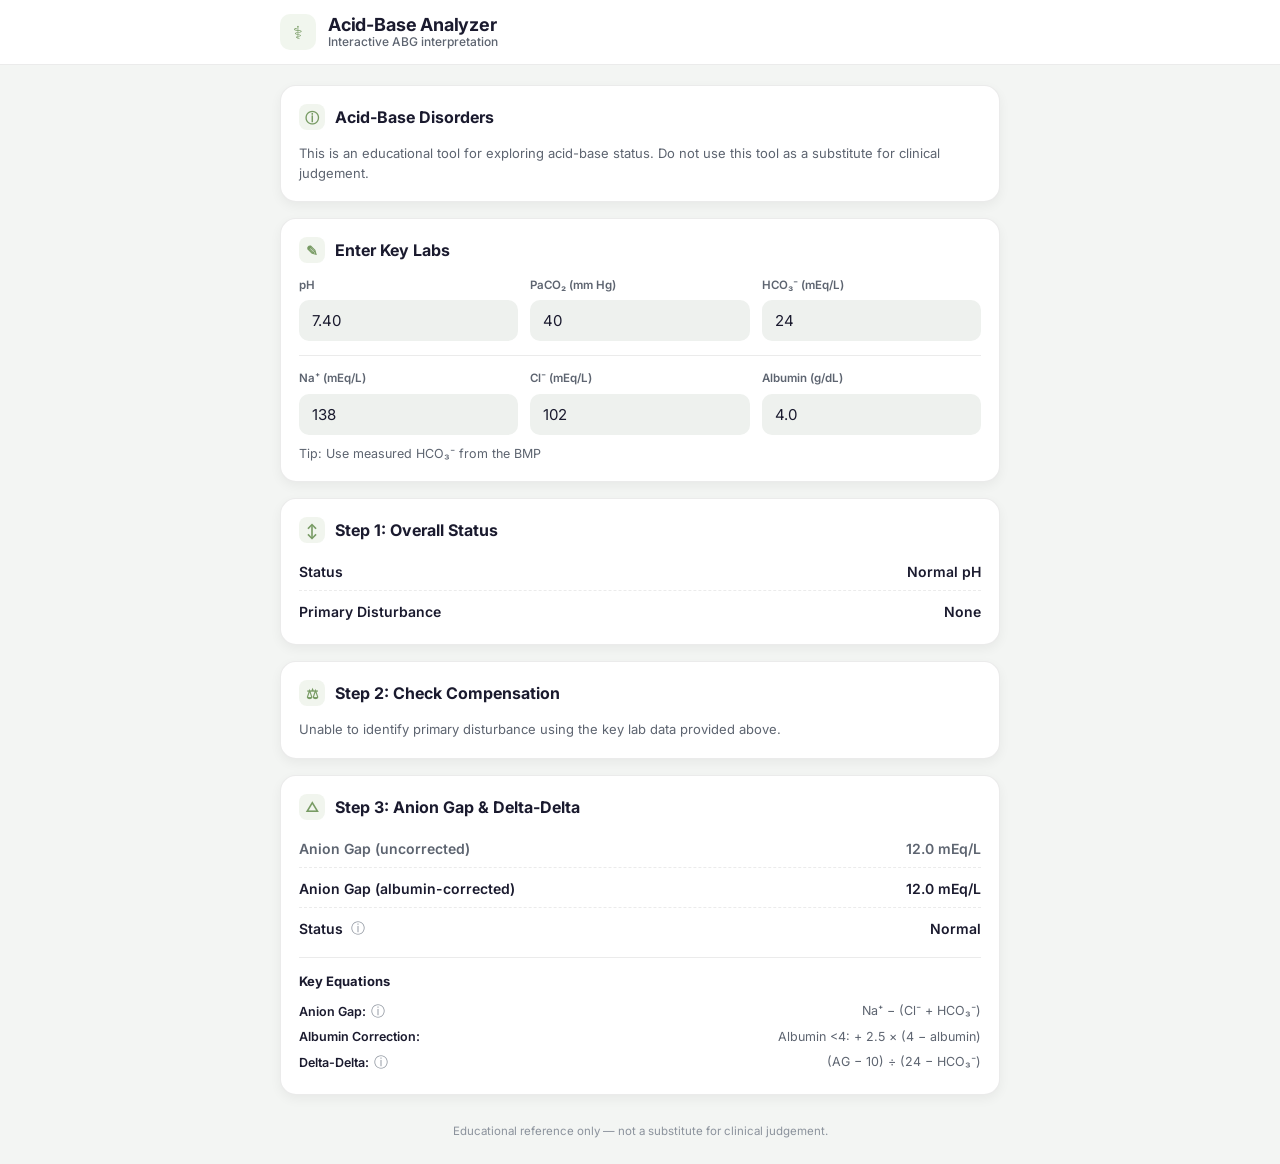
==== commit 3fdd2a6d: "Update index.html" ====
--- a/index.html
+++ b/index.html
@@ -51,8 +51,6 @@
     .header-title { display: flex; flex-direction: column; line-height: 1.15; flex: 1; }
     .header-title h1 { font-size: 18px; font-weight: 700; letter-spacing: -0.01em; }
     .header-title small { font-size: 12px; color: var(--text-secondary); font-weight: 500; }
-    .home-link { font-size: 13px; font-weight: 600; color: var(--sage-dark); text-decoration: none; padding: 6px 10px; border-radius: 8px; display: inline-flex; align-items: center; gap: 4px; }
-    .home-link:hover { background: var(--sage-light); }
 
     main { max-width: 760px; margin: 0 auto; padding: 20px; display: flex; flex-direction: column; gap: 16px; }
     .card { background: var(--bg-card); border: 1px solid var(--border); border-radius: var(--radius); box-shadow: var(--shadow); padding: 18px; }
@@ -132,7 +130,6 @@
         <h1>Acid-Base Analyzer</h1>
         <small>Interactive ABG interpretation</small>
       </div>
-      <a href="../index.html" class="home-link">← Home</a>
     </div>
   </header>
 
